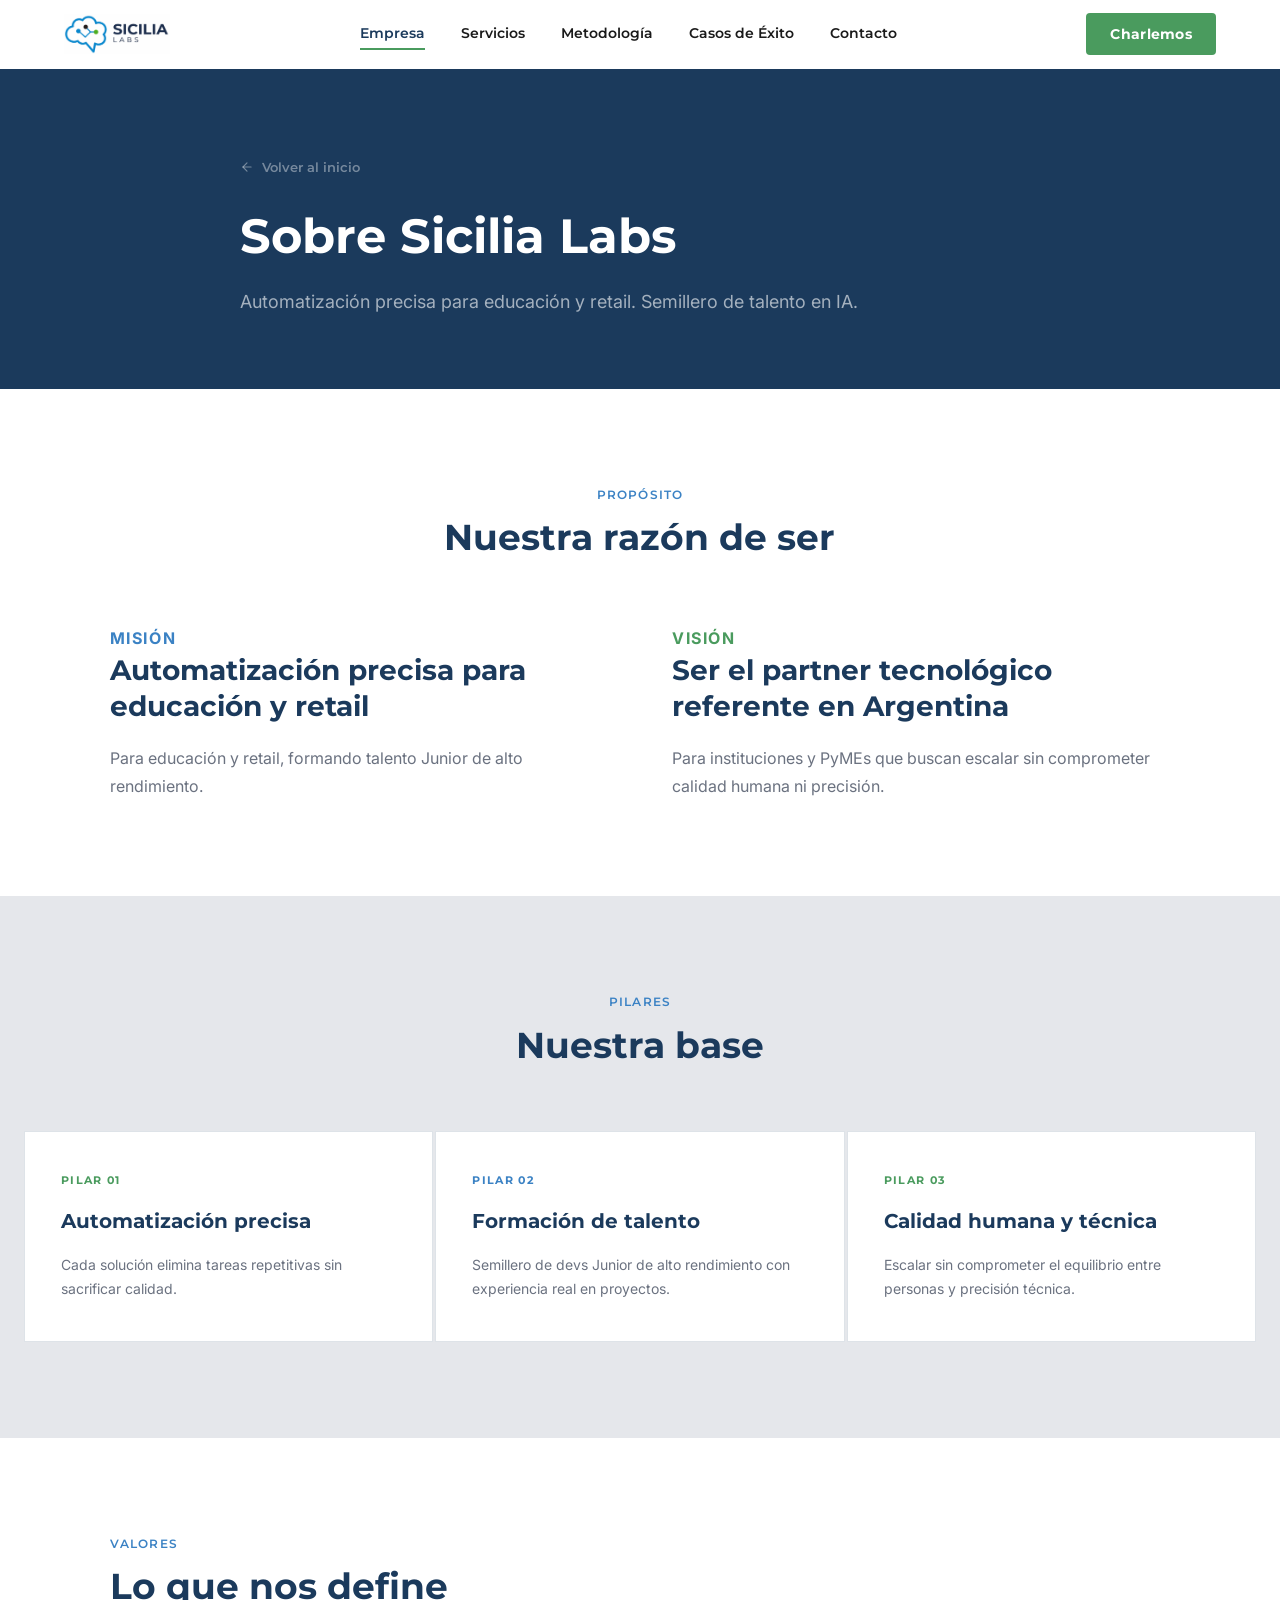
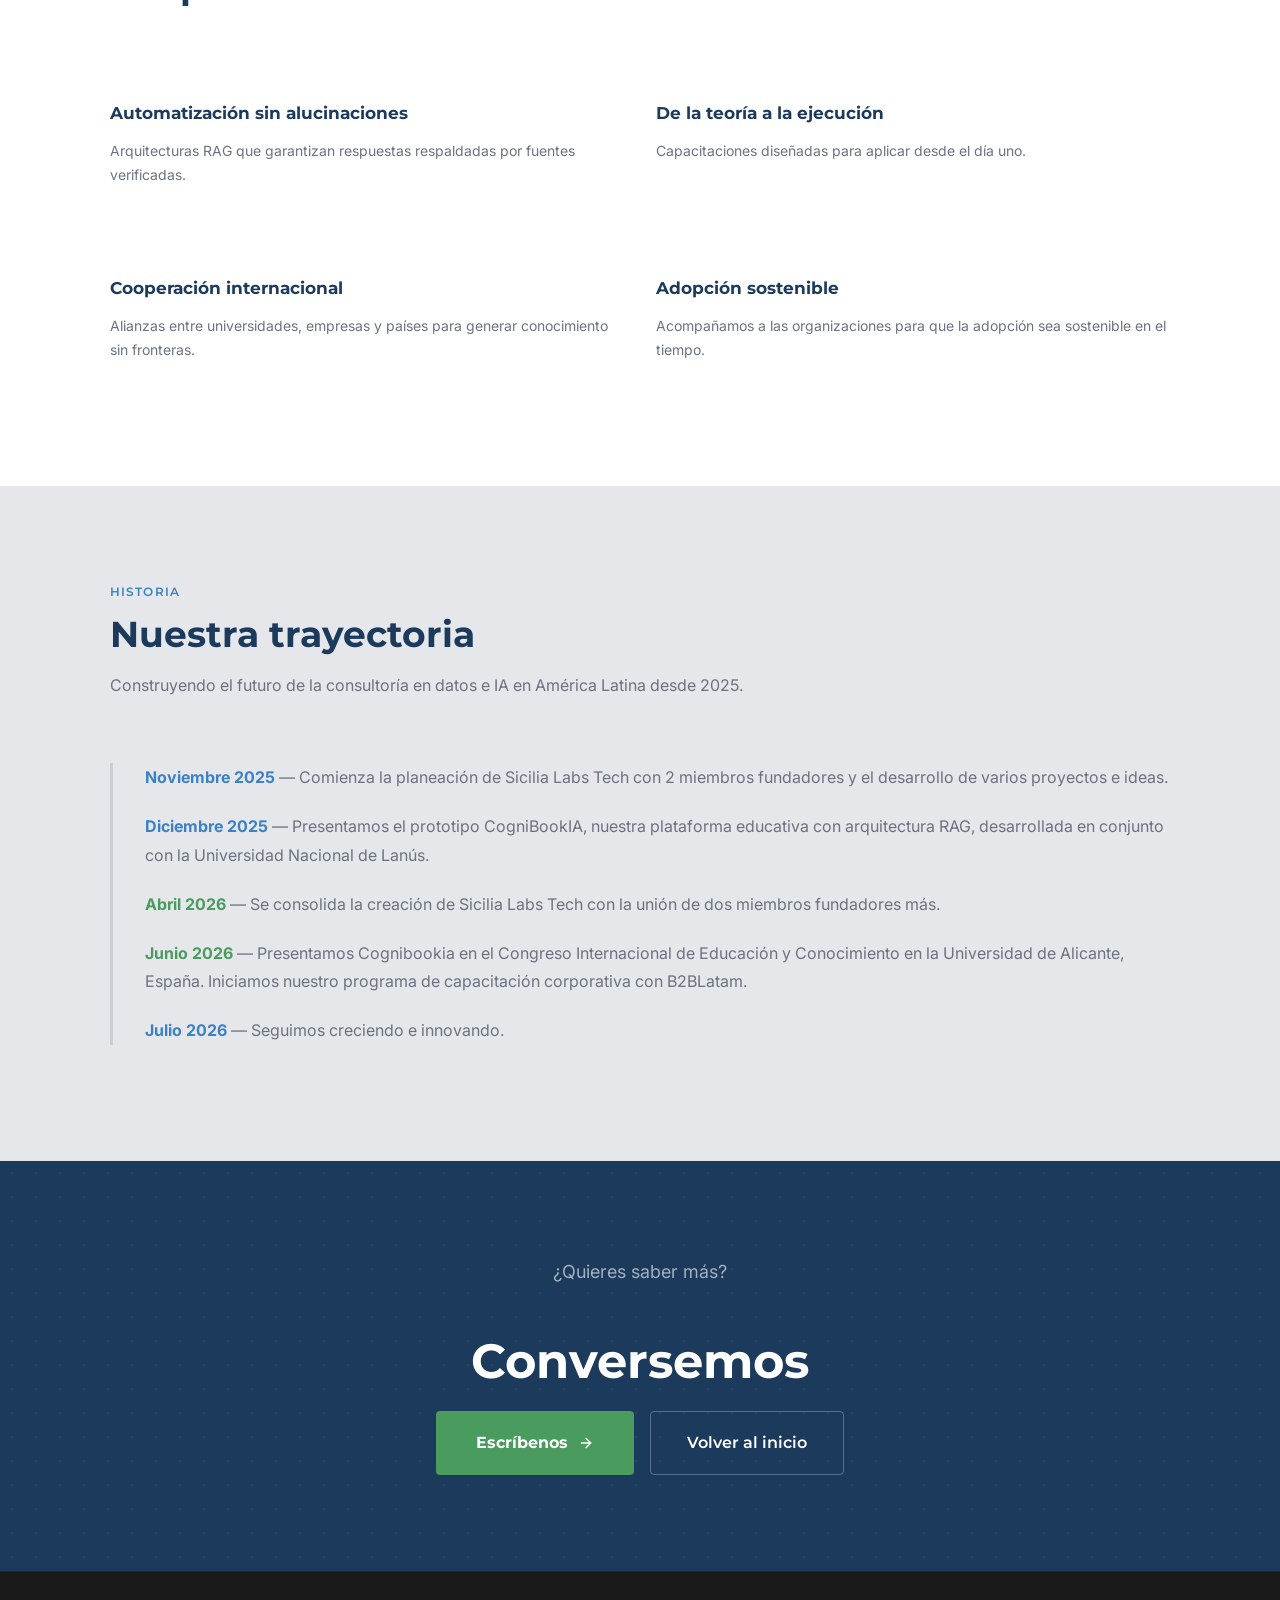
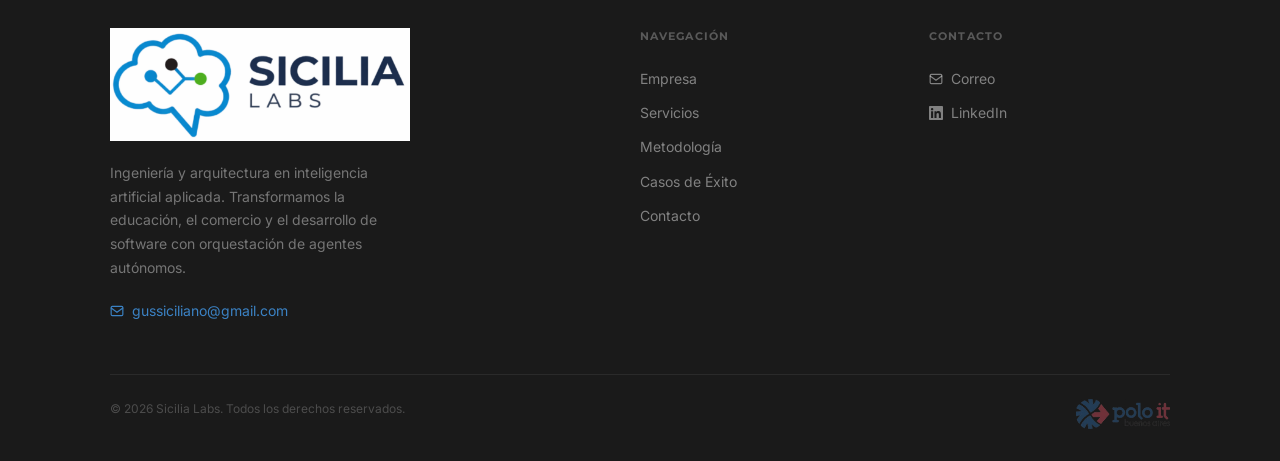
==== empresa.html @ 1af944ec "styles" ====
<!DOCTYPE html>
<html lang="es-MX">
<head>
  <meta charset="UTF-8">
  <meta name="viewport" content="width=device-width, initial-scale=1.0">
  <title>Empresa | Sicilia Labs</title>
  <meta name="description" content="Conoce a Sicilia Labs: misión, visión, pilares y trayectoria de una consultoría en inteligencia artificial enfocada en educación, retail y formación de talento.">
  <link rel="canonical" href="https://sicilialabs.tech/empresa.html">
  <link rel="icon" type="image/png" href="assets/img/favicon.png">

  <meta property="og:type" content="website">
  <meta property="og:title" content="Empresa | Sicilia Labs — Ingeniería y Arquitectura en IA">
  <meta property="og:description" content="Misión, visión, pilares y trayectoria de Sicilia Labs. Consultoría en IA para educación, retail y formación de talento.">
  <meta property="og:url" content="https://sicilialabs.tech/empresa.html">
  <meta property="og:site_name" content="Sicilia Labs">
  <meta name="twitter:card" content="summary_large_image">
  <meta name="twitter:title" content="Empresa | Sicilia Labs">
  <meta name="twitter:description" content="Misión, visión, pilares y trayectoria de Sicilia Labs. Consultoría en IA para educación, retail y formación de talento.">

  <script type="application/ld+json">
  {
    "@context": "https://schema.org",
    "@type": "Organization",
    "name": "Sicilia Labs",
    "url": "https://sicilialabs.tech/",
    "email": "gussiciliano@gmail.com",
    "description": "Ingeniería y arquitectura en inteligencia artificial. Soluciones RAG, automatización comercial y capacitación en IA.",
    "areaServed": "AR",
    "foundingDate": "2025"
  }
  </script>

  <link rel="preconnect" href="https://fonts.googleapis.com">
  <link rel="preconnect" href="https://fonts.gstatic.com" crossorigin>
  <link href="https://fonts.googleapis.com/css2?family=Inter:wght@400;500;600;700&family=Montserrat:wght@600;700&display=swap" rel="stylesheet">

  <link rel="stylesheet" href="assets/css/styles.css">
</head>
<body>

  <a href="#main-content" class="sr-only" style="position:absolute;left:-9999px;width:1px;height:1px;overflow:hidden;clip:rect(0,0,0,0);white-space:nowrap;">Saltar al contenido principal</a>

  <!-- Nav -->
  <nav class="nav" aria-label="Navegación principal">
    <div class="nav-inner">
      <a href="index.html" class="nav-logo" aria-label="Ir al inicio">
        <img src="assets/img/full-logo.png" alt="Sicilia Labs" width="180" height="55">
      </a>

      <div class="nav-links">
        <a href="empresa.html" class="nav-link active-page">Empresa</a>
        <a href="index.html#soluciones" class="nav-link">Servicios</a>
        <a href="index.html#metodologia" class="nav-link">Metodología</a>
        <a href="index.html#casos-de-exito" class="nav-link">Casos de Éxito</a>
        <a href="index.html#contacto" class="nav-link">Contacto</a>
      </div>

      <a href="mailto:gussiciliano@gmail.com" class="nav-cta">Charlemos</a>

      <button class="nav-hamburger" aria-label="Abrir menú de navegación" aria-expanded="false">
        <svg width="26" height="26" viewBox="0 0 24 24" fill="none" stroke="currentColor" stroke-width="2" stroke-linecap="round">
          <line x1="4" y1="7" x2="20" y2="7"></line>
          <line x1="4" y1="12" x2="20" y2="12"></line>
          <line x1="4" y1="17" x2="20" y2="17"></line>
        </svg>
      </button>
    </div>

    <div class="nav-mobile" role="menu">
      <a href="empresa.html" class="nav-link" role="menuitem">Empresa</a>
      <a href="index.html#soluciones" class="nav-link" role="menuitem">Servicios</a>
      <a href="index.html#metodologia" class="nav-link" role="menuitem">Metodología</a>
      <a href="index.html#casos-de-exito" class="nav-link" role="menuitem">Casos de Éxito</a>
      <a href="index.html#contacto" class="nav-link" role="menuitem">Contacto</a>
      <a href="mailto:gussiciliano@gmail.com" class="nav-cta">Charlemos</a>
    </div>
  </nav>

  <main id="main-content">

    <!-- Empresa Hero -->
    <section class="empresa-hero" aria-labelledby="empresa-title">
      <div class="empresa-hero-inner">
        <a href="index.html" class="empresa-back">
          <svg width="14" height="14" viewBox="0 0 24 24" fill="none" stroke="currentColor" stroke-width="2" stroke-linecap="round"><line x1="19" y1="12" x2="5" y2="12"/><polyline points="12 19 5 12 12 5"/></svg>
          Volver al inicio
        </a>
        <h1 id="empresa-title">Sobre Sicilia Labs</h1>
        <p>Automatización precisa para educación y retail. Semillero de talento en IA.</p>
      </div>
    </section>

    <!-- Misión y Visión -->
    <section class="section" aria-labelledby="mv-title">
      <div class="container">
        <div class="section-header center">
          <p class="section-title">Propósito</p>
          <h2 class="section-heading" id="mv-title">Nuestra razón de ser</h2>
        </div>
        <div class="mv-grid">
          <div>
            <p class="mv-label mission">Misión</p>
            <h2>Automatización precisa para educación y retail</h2>
            <p>Para educación y retail, formando talento Junior de alto rendimiento.</p>
          </div>
          <div>
            <p class="mv-label vision">Visión</p>
            <h2>Ser el partner tecnológico referente en Argentina</h2>
            <p>Para instituciones y PyMEs que buscan escalar sin comprometer calidad humana ni precisión.</p>
          </div>
        </div>
      </div>
    </section>

    <!-- Pilares -->
    <section class="section bg-gray" aria-labelledby="pilares-title">
      <div class="container">
        <div class="section-header center">
          <p class="section-title">Pilares</p>
          <h2 class="section-heading" id="pilares-title">Nuestra base</h2>
        </div>
      </div>
      <div class="pilares-grid">
        <article class="pilar-card">
          <span class="pilar-num" style="color:var(--green);">Pilar 01</span>
          <h3>Automatización precisa</h3>
          <p>Cada solución elimina tareas repetitivas sin sacrificar calidad.</p>
        </article>
        <article class="pilar-card">
          <span class="pilar-num" style="color:var(--light);">Pilar 02</span>
          <h3>Formación de talento</h3>
          <p>Semillero de devs Junior de alto rendimiento con experiencia real en proyectos.</p>
        </article>
        <article class="pilar-card">
          <span class="pilar-num" style="color:var(--green);">Pilar 03</span>
          <h3>Calidad humana y técnica</h3>
          <p>Escalar sin comprometer el equilibrio entre personas y precisión técnica.</p>
        </article>
      </div>
    </section>

    <!-- Valores -->
    <section class="section" aria-labelledby="valores-title">
      <div class="container">
        <div class="section-header">
          <p class="section-title">Valores</p>
          <h2 class="section-heading" id="valores-title">Lo que nos define</h2>
        </div>
        <div class="valores-grid">
          <div class="valor-item">
            <h3>Automatización sin alucinaciones</h3>
            <p>Arquitecturas RAG que garantizan respuestas respaldadas por fuentes verificadas.</p>
          </div>
          <div class="valor-item">
            <h3>De la teoría a la ejecución</h3>
            <p>Capacitaciones diseñadas para aplicar desde el día uno.</p>
          </div>
          <div class="valor-item">
            <h3>Cooperación internacional</h3>
            <p>Alianzas entre universidades, empresas y países para generar conocimiento sin fronteras.</p>
          </div>
          <div class="valor-item">
            <h3>Adopción sostenible</h3>
            <p>Acompañamos a las organizaciones para que la adopción sea sostenible en el tiempo.</p>
          </div>
        </div>
      </div>
    </section>

    <!-- Historia -->
    <section class="section bg-gray" aria-labelledby="historia-title">
      <div class="container">
        <div class="section-header">
          <p class="section-title">Historia</p>
          <h2 class="section-heading" id="historia-title">Nuestra trayectoria</h2>
          <p class="section-sub">Construyendo el futuro de la consultoría en datos e IA en América Latina desde 2025.</p>
        </div>
        <div class="historia-timeline">
          <p><strong style="color:var(--light);">Noviembre 2025</strong> — Comienza la planeación de Sicilia Labs Tech con 2 miembros fundadores y el desarrollo de varios proyectos e ideas.</p>
          <p><strong style="color:var(--light);">Diciembre 2025</strong> — Presentamos el prototipo CogniBookIA, nuestra plataforma educativa con arquitectura RAG, desarrollada en conjunto con la Universidad Nacional de Lanús.</p>
          <p><strong style="color:var(--green);">Abril 2026</strong> — Se consolida la creación de Sicilia Labs Tech con la unión de dos miembros fundadores más.</p>
          <p><strong style="color:var(--green);">Junio 2026</strong> — Presentamos Cognibookia en el Congreso Internacional de Educación y Conocimiento en la Universidad de Alicante, España. Iniciamos nuestro programa de capacitación corporativa con B2BLatam.</p>
          <p><strong style="color:var(--light);">Julio 2026</strong> — Seguimos creciendo e innovando.</p>
        </div>
      </div>
    </section>

    <!-- Empresa CTA -->
    <section class="final-cta" aria-labelledby="empresa-cta-title">
      <div class="final-cta-inner">
        <p>¿Quieres saber más?</p>
        <h2 id="empresa-cta-title">Conversemos</h2>
        <div class="cta-actions">
          <a href="mailto:gussiciliano@gmail.com" class="btn-primary">
            Escríbenos
            <svg width="16" height="16" viewBox="0 0 24 24" fill="none" stroke="currentColor" stroke-width="2" stroke-linecap="round"><line x1="5" y1="12" x2="19" y2="12"/><polyline points="12 5 19 12 12 19"/></svg>
          </a>
          <a href="index.html" class="btn-outline">Volver al inicio</a>
        </div>
      </div>
    </section>

  </main>

  <!-- Footer -->
  <footer class="footer" aria-label="Pie de página">
    <div class="container">
      <div class="footer-grid">
        <div class="footer-brand">
          <div class="logo-wrap">
            <img src="assets/img/full-logo.png" alt="Sicilia Labs" width="180" height="55">
          </div>
          <p>Ingeniería y arquitectura en inteligencia artificial aplicada. Transformamos la educación, el comercio y el desarrollo de software con orquestación de agentes autónomos.</p>
          <a href="mailto:gussiciliano@gmail.com" class="footer-email">
            <svg width="14" height="14" viewBox="0 0 24 24" fill="none" stroke="currentColor" stroke-width="2" stroke-linecap="round"><rect x="2" y="4" width="20" height="16" rx="2"/><path d="M22 7l-10 7L2 7"/></svg>
            gussiciliano@gmail.com
          </a>
        </div>
        <div class="footer-col">
          <p class="footer-col-title">Navegación</p>
          <a href="empresa.html">Empresa</a>
          <a href="index.html#soluciones">Servicios</a>
          <a href="index.html#metodologia">Metodología</a>
          <a href="index.html#casos-de-exito">Casos de Éxito</a>
          <a href="index.html#contacto">Contacto</a>
        </div>
        <div class="footer-col">
          <p class="footer-col-title">Contacto</p>
          <a href="mailto:gussiciliano@gmail.com">
            <svg width="14" height="14" viewBox="0 0 24 24" fill="none" stroke="currentColor" stroke-width="2" stroke-linecap="round"><rect x="2" y="4" width="20" height="16" rx="2"/><path d="M22 7l-10 7L2 7"/></svg>
            Correo
          </a>
          <a href="https://www.linkedin.com/in/gustavo-hernan-siciliano/" aria-label="LinkedIn de Sicilia Labs" target="_blank" rel="noopener noreferrer">
            <svg width="14" height="14" viewBox="0 0 24 24" fill="currentColor"><path d="M20.447 20.452h-3.554v-5.569c0-1.328-.027-3.037-1.852-3.037-1.853 0-2.136 1.445-2.136 2.939v5.667H9.351V9h3.414v1.561h.046c.477-.9 1.637-1.85 3.37-1.85 3.601 0 4.267 2.37 4.267 5.455v6.286zM5.337 7.433a2.062 2.062 0 01-2.063-2.065 2.064 2.064 0 112.063 2.065zm1.782 13.019H3.555V9h3.564v11.452zM22.225 0H1.771C.792 0 0 .774 0 1.729v20.542C0 23.227.792 24 1.771 24h20.451C23.2 24 24 23.227 24 22.271V1.729C24 .774 23.2 0 22.222 0h.003z"/></svg>
            LinkedIn
          </a>
        </div>
      </div>
      <div class="footer-bottom">
        <p>&copy; 2026 Sicilia Labs. Todos los derechos reservados.</p>
        <img src="assets/img/Logo del Polo IT trasparencia.avif" alt="Polo IT" height="30" class="footer-polo-logo">
      </div>
    </div>
  </footer>

  <script src="assets/js/main.js"></script>
</body>
</html>
---- assets/css/styles.css ----
:root {
  --dark: #1B3A5C;
  --light: #3B82C4;
  --green: #4A9B5E;
  --black: #1A1A1A;
  --white: #FFFFFF;
  --gray: #E5E7EB;
  --muted: #6B7280;
  --border: rgba(27, 58, 92, 0.14);
  --font-heading: 'Montserrat', 'Helvetica Neue', Arial, sans-serif;
  --font-body: 'Inter', 'Helvetica Neue', Arial, sans-serif;
}

*, *::before, *::after { box-sizing: border-box; margin: 0; padding: 0; }

html { scroll-behavior: smooth; scroll-padding-top: 72px; }

body {
  font-family: var(--font-body);
  color: var(--black);
  background: var(--white);
  line-height: 1.6;
  -webkit-font-smoothing: antialiased;
}

img { max-width: 100%; height: auto; display: block; }
a { color: inherit; text-decoration: none; }
button { font-family: inherit; cursor: pointer; }
ul { list-style: none; }

.container {
  width: 90%;
  max-width: 1200px;
  margin: 0 auto;
  padding: 0 24px;
}

.section-title {
  font-family: var(--font-heading);
  font-weight: 600;
  font-size: 12px;
  letter-spacing: 0.1em;
  text-transform: uppercase;
  color: var(--light);
  margin-bottom: 12px;
}

.section-heading {
  font-family: var(--font-heading);
  font-weight: 700;
  font-size: clamp(24px, 4vw, 36px);
  color: var(--dark);
  line-height: 1.2;
  margin: 0;
}

.section-sub {
  font-family: var(--font-body);
  font-size: 16px;
  line-height: 1.7;
  color: var(--muted);
  max-width: 640px;
  margin-top: 16px;
}

.bg-gray { background: var(--gray); }
.bg-dark { background: var(--dark); }

/* Nav */
.nav {
  position: sticky;
  top: 0;
  z-index: 100;
  background: var(--white);
  border-bottom: 1px solid transparent;
  transition: border-color 0.2s;
}
.nav.scrolled { border-bottom-color: var(--border); }
.nav-inner {
  max-width: 1200px;
  margin: 0 auto;
  padding: 0 24px;
  display: flex;
  align-items: center;
  justify-content: space-between;
  height: 68px;
}
.nav-logo {
  background: none;
  border: none;
  cursor: pointer;
  padding: 0;
}
.nav-logo img { height: 40px; width: auto; }
.nav-links { display: flex; align-items: center; gap: 36px; }
.nav-links .nav-link {
  font-family: var(--font-heading);
  font-weight: 600;
  font-size: 14px;
  color: var(--black);
  padding: 4px 0;
  border-bottom: 2px solid transparent;
  transition: color 0.15s;
}
.nav-links .nav-link:hover { color: var(--dark); }
.nav-links .nav-link.active-page { border-bottom-color: var(--green); color: var(--dark); }
.nav-cta {
  background: var(--green);
  color: var(--white);
  border: none;
  font-family: var(--font-heading);
  font-weight: 700;
  font-size: 14px;
  padding: 10px 24px;
  cursor: pointer;
  border-radius: 4px;
  letter-spacing: 0.02em;
  transition: background 0.15s;
}
.nav-cta:hover { background: #3d8450; }
.nav-hamburger {
  display: none;
  background: none;
  border: none;
  cursor: pointer;
  color: var(--black);
  padding: 4px;
}
.nav-mobile {
  display: none;
  border-top: 1px solid var(--border);
  padding: 16px 24px 24px;
  flex-direction: column;
  gap: 4px;
}
.nav-mobile.open { display: flex; }
.nav-mobile .nav-link {
  font-family: var(--font-heading);
  font-weight: 600;
  font-size: 15px;
  color: var(--black);
  padding: 12px 8px;
  display: block;
}
.nav-mobile .nav-link.active-page { color: var(--green); }
.nav-mobile .nav-cta { margin-top: 8px; text-align: center; }

/* Hero */
.hero {
  background: var(--dark);
  min-height: 92vh;
  display: flex;
  align-items: center;
  position: relative;
  overflow: hidden;
}
.hero::before {
  content: '';
  position: absolute;
  inset: 0;
  background-image: radial-gradient(circle, rgba(255,255,255,0.06) 1px, transparent 1px);
  background-size: 28px 28px;
  pointer-events: none;
}
.hero-inner {
  max-width: 1200px;
  margin: 0 auto;
  padding: 80px 24px;
  width: 100%;
}
.hero-grid {
  display: grid;
  grid-template-columns: 1fr 1fr;
  gap: 64px;
  align-items: center;
}
.hero-badge {
  display: inline-flex;
  align-items: center;
  gap: 8px;
  background: rgba(74, 155, 94, 0.15);
  border: 1px solid rgba(74, 155, 94, 0.3);
  border-radius: 4px;
  padding: 6px 14px;
  margin-bottom: 28px;
}
.hero-badge-dot {
  width: 7px;
  height: 7px;
  border-radius: 50%;
  background: var(--green);
  display: inline-block;
  flex-shrink: 0;
}
.hero-badge-text {
  font-family: var(--font-heading);
  font-weight: 600;
  font-size: 12px;
  color: var(--green);
  letter-spacing: 0.08em;
  text-transform: uppercase;
}
.hero h1 {
  font-family: var(--font-heading);
  font-weight: 700;
  font-size: clamp(32px, 5vw, 52px);
  line-height: 1.1;
  color: var(--white);
  margin: 0 0 24px;
}
.hero h1 span { color: var(--light); }
.hero p {
  font-family: var(--font-body);
  font-size: 18px;
  line-height: 1.65;
  color: rgba(255, 255, 255, 0.7);
  margin: 0 0 40px;
  max-width: 480px;
}
.hero-actions { display: flex; gap: 16px; flex-wrap: wrap; }
.hero-actions .btn-primary {
  background: var(--green);
  color: var(--white);
  border: none;
  font-family: var(--font-heading);
  font-weight: 700;
  font-size: 16px;
  padding: 16px 36px;
  border-radius: 4px;
  display: inline-flex;
  align-items: center;
  gap: 10px;
  transition: background 0.15s;
}
.hero-actions .btn-primary:hover { background: #3d8450; }
.hero-actions .btn-secondary {
  background: transparent;
  color: var(--white);
  border: 1px solid rgba(255, 255, 255, 0.3);
  font-family: var(--font-heading);
  font-weight: 600;
  font-size: 16px;
  padding: 16px 36px;
  border-radius: 4px;
  transition: border-color 0.15s;
}
.hero-actions .btn-secondary:hover { border-color: var(--light); }
.hero-pillars {
  display: flex;
  gap: 32px;
  margin-top: 56px;
  flex-wrap: wrap;
}
.hero-pillar {
  display: flex;
  align-items: center;
  gap: 8px;
}
.hero-pillar-dot {
  width: 6px;
  height: 6px;
  border-radius: 50%;
  background: var(--light);
  display: inline-block;
  flex-shrink: 0;
}
.hero-pillar span {
  font-family: var(--font-body);
  font-size: 13px;
  color: rgba(255, 255, 255, 0.5);
}
.hero-visual { display: flex; justify-content: center; }

/* Clients */
.clients {
  padding: 48px 24px;
  border-bottom: 1px solid var(--border);
}
.clients-label {
  font-family: var(--font-heading);
  font-weight: 600;
  font-size: 11px;
  letter-spacing: 0.12em;
  text-transform: uppercase;
  color: var(--muted);
  text-align: center;
  margin-bottom: 32px;
}
.clients-list {
  display: flex;
  justify-content: center;
  align-items: center;
  gap: clamp(16px, 4vw, 64px);
  flex-wrap: wrap;
}
.client-item {
  display: flex;
  align-items: center;
  justify-content: center;
  width: 160px;
  height: 64px;
  background: var(--dark);
  border: 1px solid rgba(255,255,255,0.1);
  border-radius: 6px;
  transition: opacity 0.2s;
}
.client-item img {
  max-width: 120px;
  max-height: 44px;
  width: auto;
  height: auto;
  display: block;
  object-fit: contain;
}
.clients-note {
  text-align: center;
  margin-top: 16px;
  font-family: var(--font-body);
  font-size: 11px;
  color: var(--muted);
  opacity: 0.6;
}

/* Section base */
.section { padding: 96px 24px; }
.section-header { margin-bottom: 64px; }
.section-header.center { text-align: center; }

/* Solutions */
.solutions-grid {
  display: grid;
  grid-template-columns: repeat(3, 1fr);
  gap: 2px;
}
.solution-card {
  background: var(--white);
  border: 1px solid var(--border);
  padding: 40px 36px;
  transition: border-color 0.2s;
}
.solution-card:hover { border-color: var(--light); }
.solution-card-header {
  display: flex;
  justify-content: space-between;
  align-items: flex-start;
  margin-bottom: 28px;
}
.solution-icon {
  width: 52px;
  height: 52px;
  border-radius: 4px;
  display: flex;
  align-items: center;
  justify-content: center;
}
.solution-tag {
  font-family: var(--font-body);
  font-weight: 500;
  font-size: 11px;
  letter-spacing: 0.08em;
  text-transform: uppercase;
  padding: 4px 10px;
  border: 1px solid var(--border);
  border-radius: 3px;
}
.solution-card h3 {
  font-family: var(--font-heading);
  font-weight: 700;
  font-size: 20px;
  color: var(--dark);
  margin: 0 0 28px;
}
.solution-row { margin-bottom: 20px; }
.solution-row-label {
  font-family: var(--font-heading);
  font-weight: 600;
  font-size: 11px;
  letter-spacing: 0.1em;
  text-transform: uppercase;
  margin: 0 0 6px;
}
.solution-row-text {
  font-family: var(--font-body);
  font-size: 14px;
  line-height: 1.65;
  color: var(--black);
  margin: 0;
}

/* Methodology - Timeline Dark */
.methodology-section {
  background: var(--gray);
  padding: 96px 24px;
  position: relative;
  overflow: hidden;
}
.methodology-container {
  position: relative;
}
.timeline-track {
  position: absolute;
  top: 56px;
  left: 15%;
  right: 15%;
  height: 2px;
  background: linear-gradient(90deg, var(--green), var(--light), var(--green));
  opacity: 0.3;
  pointer-events: none;
  z-index: 0;
}
.methodology-grid {
  display: grid;
  grid-template-columns: repeat(4, 1fr);
  gap: 20px;
  position: relative;
  z-index: 1;
}
.method-step {
  text-align: center;
  padding: 0 16px;
  opacity: 0;
  transform: translateY(18px);
  transition: opacity 0.45s, transform 0.45s;
}
.method-step.visible { opacity: 1; transform: translateY(0); }
.method-step-icon-wrap {
  width: 72px;
  height: 72px;
  margin: 0 auto 24px;
  background: var(--white);
  border: 1px solid var(--border);
  border-radius: 16px;
  display: flex;
  align-items: center;
  justify-content: center;
  position: relative;
  z-index: 2;
  transition: border-color 0.3s, box-shadow 0.3s;
}
.method-step:hover .method-step-icon-wrap {
  border-color: var(--green);
  box-shadow: 0 0 0 3px rgba(74,155,94,0.12);
}
.method-step-icon-wrap svg {
  width: 30px;
  height: 30px;
  color: var(--green);
}
.method-step-label {
  display: block;
  font-family: var(--font-heading);
  font-weight: 700;
  font-size: 11px;
  letter-spacing: 0.12em;
  color: var(--light);
  margin-bottom: 12px;
}
.method-step h3 {
  font-family: var(--font-heading);
  font-weight: 700;
  font-size: 18px;
  color: var(--dark);
  margin: 0 0 12px;
}
.method-step p {
  font-family: var(--font-body);
  font-size: 14px;
  line-height: 1.7;
  color: var(--muted);
  margin: 0 auto;
  max-width: 260px;
}

/* Metrics */
.metrics-header { text-align: center; margin-bottom: 60px; }
.metrics-header .section-heading { color: var(--white); }
.metrics-grid {
  display: grid;
  grid-template-columns: repeat(4, 1fr);
  background: rgba(255, 255, 255, 0.07);
}
.metric-card {
  background: var(--dark);
  padding: 48px 32px;
  text-align: center;
}
.metric-card:not(:last-child) { border-right: 1px solid rgba(255, 255, 255, 0.1); }
.metric-value {
  font-family: var(--font-heading);
  font-weight: 700;
  font-size: 52px;
  color: var(--white);
  line-height: 1;
}
.metric-label {
  font-family: var(--font-body);
  font-size: 14px;
  color: rgba(255, 255, 255, 0.5);
  margin-top: 10px;
}
.metric-desc {
  font-family: var(--font-body);
  font-size: 13px;
  line-height: 1.6;
  color: rgba(255, 255, 255, 0.65);
  margin-top: 8px;
}
.metric-pending {
  font-family: var(--font-body);
  font-size: 10px;
  color: var(--light);
  opacity: 0.5;
  margin-top: 6px;
  letter-spacing: 0.05em;
}

/* Tech Stack */
.tech-grid {
  display: grid;
  grid-template-columns: repeat(4, 1fr);
  gap: 16px;
}
.tech-item {
  background: var(--white);
  border: 1px solid var(--border);
  padding: 22px 20px;
  border-radius: 4px;
  display: flex;
  align-items: center;
  gap: 14px;
  transition: border-color 0.2s;
}
.tech-item:hover { border-color: var(--light); }
.tech-item span {
  font-family: var(--font-heading);
  font-weight: 600;
  font-size: 13px;
  color: var(--dark);
}

/* Awards */
.award-card {
  background: var(--white);
  border: 1px solid var(--border);
  padding: 36px;
  max-width: 640px;
  margin: 0 auto;
  display: flex;
  flex-direction: column;
  align-items: flex-start;
  gap: 16px;
  transition: border-color 0.2s;
}
.award-card:hover { border-color: var(--light); }
.award-icon {
  width: 52px;
  height: 52px;
  border-radius: 4px;
  display: flex;
  align-items: center;
  justify-content: center;
  margin-bottom: 4px;
}
.award-badge {
  font-family: var(--font-heading);
  font-weight: 600;
  font-size: 13px;
  color: var(--light);
}
.award-card h3 {
  font-family: var(--font-heading);
  font-weight: 700;
  font-size: 20px;
  color: var(--light);
  line-height: 1.3;
  margin: 0;
}
.award-card p {
  font-family: var(--font-body);
  font-size: 14px;
  line-height: 1.7;
  color: var(--muted);
  margin: 0;
}
.award-card .btn-primary {
  display: inline-flex;
  align-items: center;
  gap: 10px;
  background: var(--light);
  color: var(--white);
  font-family: var(--font-heading);
  font-weight: 700;
  font-size: 14px;
  padding: 14px 28px;
  border-radius: 4px;
  transition: background 0.15s;
}
.award-card .btn-primary:hover { background: #2e6da4; }
.btn-blue { background: var(--light); }
.btn-blue:hover { background: #2e6da4; }

/* Casos de Éxito */
.casos-grid {
  display: grid;
  grid-template-columns: 1fr 1fr;
  gap: 28px;
  max-width: 960px;
  margin: 0 auto;
}
.caso-card {
  background: var(--white);
  border: 1px solid var(--border);
  padding: 36px;
  text-align: left;
}
.caso-tags {
  display: flex;
  flex-wrap: wrap;
  gap: 8px;
  margin-bottom: 20px;
}
.caso-tag {
  font-family: var(--font-body);
  font-weight: 500;
  font-size: 11px;
  letter-spacing: 0.06em;
  text-transform: uppercase;
  padding: 4px 10px;
  border-radius: 3px;
}
.caso-card h3 {
  font-family: var(--font-heading);
  font-weight: 700;
  font-size: 19px;
  color: var(--dark);
  line-height: 1.3;
  margin: 0 0 12px;
}
.caso-client {
  font-family: var(--font-body);
  font-size: 13px;
  color: var(--muted);
  margin: 0 0 20px;
}
.caso-client strong { color: var(--dark); }
.caso-body-short ul {
  display: flex;
  flex-direction: column;
  gap: 8px;
}
.caso-body-short li {
  font-family: var(--font-body);
  font-size: 14px;
  line-height: 1.6;
  color: var(--black);
  padding-left: 18px;
  position: relative;
}
.caso-body-short li::before {
  content: "→";
  position: absolute;
  left: 0;
  color: var(--light);
  font-weight: 600;
}
.caso-body-full {
  display: none;
  margin-top: 16px;
}
.caso-body-full p {
  font-family: var(--font-body);
  font-size: 14px;
  line-height: 1.75;
  color: var(--black);
  margin: 0 0 14px;
}
.caso-body-full p:last-child { margin-bottom: 0; }
.caso-card.expanded .caso-body-full { display: block; }
.caso-toggle {
  font-family: var(--font-heading);
  font-weight: 600;
  font-size: 12px;
  letter-spacing: 0.06em;
  text-transform: uppercase;
  color: var(--light);
  background: none;
  border: none;
  padding: 0;
  margin-top: 20px;
  cursor: pointer;
  transition: color 0.2s;
}
.caso-toggle:hover { color: var(--dark); }

/* Team */
.team-grid {
  display: grid;
  grid-template-columns: 1fr 1fr;
  gap: 28px;
  max-width: 760px;
}
.team-card {
  border: 1px solid var(--border);
  padding: 36px;
}
.team-avatar {
  width: 68px;
  height: 68px;
  border-radius: 50%;
  background: var(--gray);
  border: 1px solid var(--border);
  display: flex;
  align-items: center;
  justify-content: center;
  margin-bottom: 20px;
}
.team-card h3 {
  font-family: var(--font-heading);
  font-weight: 700;
  font-size: 20px;
  color: var(--dark);
  margin: 0 0 4px;
}
.team-role {
  font-family: var(--font-heading);
  font-weight: 600;
  font-size: 13px;
  color: var(--light);
  margin: 0 0 16px;
}
.team-bio {
  font-family: var(--font-body);
  font-size: 14px;
  line-height: 1.7;
  color: var(--muted);
  margin: 0 0 20px;
}
.team-link {
  display: inline-flex;
  align-items: center;
  gap: 8px;
  font-family: var(--font-heading);
  font-weight: 600;
  font-size: 13px;
  color: var(--dark);
  transition: color 0.15s;
}
.team-link:hover { color: var(--light); }
.team-placeholder {
  border: 1px dashed rgba(47, 93, 140, 0.18);
  padding: 36px;
  display: flex;
  flex-direction: column;
  align-items: center;
  justify-content: center;
  text-align: center;
}

/* Final CTA */
.final-cta {
  background: var(--dark);
  padding: 96px 24px;
  text-align: center;
  position: relative;
  overflow: hidden;
}
.final-cta::before {
  content: '';
  position: absolute;
  inset: 0;
  background-image: radial-gradient(circle, rgba(255,255,255,0.05) 1px, transparent 1px);
  background-size: 24px 24px;
  pointer-events: none;
}
.final-cta-inner {
  max-width: 680px;
  margin: 0 auto;
  position: relative;
}
.final-cta p {
  font-family: var(--font-body);
  font-size: 18px;
  line-height: 1.65;
  color: rgba(255, 255, 255, 0.6);
  margin: 0 0 48px;
}
.final-cta h2 {
  font-family: var(--font-heading);
  font-weight: 700;
  font-size: clamp(28px, 5vw, 48px);
  color: var(--white);
  line-height: 1.1;
  margin: 0 0 24px;
}
.cta-actions {
  display: flex;
  justify-content: center;
  gap: 16px;
  flex-wrap: wrap;
}
.cta-actions .btn-primary {
  display: inline-flex;
  align-items: center;
  gap: 10px;
  background: var(--green);
  color: var(--white);
  font-family: var(--font-heading);
  font-weight: 700;
  font-size: 16px;
  padding: 18px 40px;
  border-radius: 4px;
  transition: background 0.15s;
}
.cta-actions .btn-primary:hover { background: #3d8450; }
.cta-actions .btn-outline {
  display: inline-flex;
  align-items: center;
  gap: 10px;
  background: transparent;
  color: var(--white);
  font-family: var(--font-heading);
  font-weight: 600;
  font-size: 16px;
  padding: 18px 36px;
  border-radius: 4px;
  border: 1px solid rgba(255, 255, 255, 0.28);
  transition: border-color 0.15s;
}
.cta-actions .btn-outline:hover { border-color: var(--light); }

/* Footer */
.footer {
  background: var(--black);
  padding: 56px 24px 32px;
  border-top: 1px solid rgba(255, 255, 255, 0.06);
}
.footer-grid {
  display: grid;
  grid-template-columns: 2fr 1fr 1fr;
  gap: 48px;
  margin-bottom: 48px;
}
.footer-brand .logo-wrap {
  display: block;
  margin-bottom: 20px;
  max-width: 300px;
}
.footer-brand img {
  width: 100%;
  height: auto;
  display: block;
}
.footer-brand p {
  font-family: var(--font-body);
  font-size: 14px;
  line-height: 1.7;
  color: rgba(255, 255, 255, 0.4);
  max-width: 300px;
  margin: 0 0 20px;
}
.footer-email {
  font-family: var(--font-body);
  font-size: 14px;
  color: var(--light);
  display: inline-flex;
  align-items: center;
  gap: 8px;
}
.footer-col-title {
  font-family: var(--font-heading);
  font-weight: 700;
  font-size: 11px;
  letter-spacing: 0.1em;
  text-transform: uppercase;
  color: rgba(255, 255, 255, 0.28);
  margin-bottom: 16px;
}
.footer-col button {
  display: block;
  background: none;
  border: none;
  cursor: pointer;
  font-family: var(--font-body);
  font-size: 14px;
  color: rgba(255, 255, 255, 0.45);
  padding: 6px 0;
  transition: color 0.15s;
  text-align: left;
}
.footer-col button:hover { color: var(--white); }
.footer-col a {
  display: flex;
  align-items: center;
  gap: 8px;
  font-family: var(--font-body);
  font-size: 14px;
  color: rgba(255, 255, 255, 0.45);
  text-decoration: none;
  padding: 6px 0;
  transition: color 0.15s;
}
.footer-col a:hover { color: var(--light); }
.footer-bottom {
  border-top: 1px solid rgba(255, 255, 255, 0.07);
  padding-top: 24px;
  display: flex;
  justify-content: space-between;
  flex-wrap: wrap;
  gap: 12px;
}
.footer-bottom p {
  font-family: var(--font-body);
  font-size: 12px;
  color: rgba(255, 255, 255, 0.22);
  margin: 0;
}
.footer-polo-logo {
  height: 30px;
  width: auto;
  opacity: 0.45;
  transition: opacity 0.2s;
}
.footer-polo-logo:hover {
  opacity: 0.8;
}

/* Empresa Page */
.empresa-hero {
  background: var(--dark);
  padding: 88px 24px 72px;
}
.empresa-hero-inner { max-width: 800px; margin: 0 auto; }
.empresa-back {
  background: none;
  border: none;
  cursor: pointer;
  display: flex;
  align-items: center;
  gap: 8px;
  font-family: var(--font-heading);
  font-weight: 600;
  font-size: 13px;
  color: rgba(255, 255, 255, 0.4);
  margin-bottom: 32px;
  transition: color 0.15s;
}
.empresa-back:hover { color: var(--light); }
.empresa-hero h1 {
  font-family: var(--font-heading);
  font-weight: 700;
  font-size: clamp(28px, 5vw, 48px);
  color: var(--white);
  line-height: 1.1;
  margin: 0 0 24px;
}
.empresa-hero p {
  font-family: var(--font-body);
  font-size: 18px;
  line-height: 1.7;
  color: rgba(255, 255, 255, 0.6);
  margin: 0;
}
.mv-grid {
  display: grid;
  grid-template-columns: 1fr 1fr;
  gap: 64px;
}
.mv-label {
  font-family: var(--font-heading);
  font-weight: 700;
  font-size: 11px;
  letter-spacing: 0.1em;
  text-transform: uppercase;
  margin-bottom: 20px;
}
.mv-label.mission { color: var(--light); }
.mv-label.vision { color: var(--green); }
.mv-grid h2 {
  font-family: var(--font-heading);
  font-weight: 700;
  font-size: clamp(20px, 3vw, 28px);
  color: var(--dark);
  margin: 0 0 20px;
  line-height: 1.3;
}
.mv-grid p {
  font-family: var(--font-body);
  font-size: 16px;
  line-height: 1.75;
  color: var(--muted);
  margin: 0;
}
.pilares-grid {
  display: grid;
  grid-template-columns: repeat(3, 1fr);
  gap: 2px;
}
.pilar-card {
  background: var(--white);
  border: 1px solid var(--border);
  padding: 40px 36px;
}
.pilar-num {
  font-family: var(--font-heading);
  font-weight: 700;
  font-size: 11px;
  letter-spacing: 0.12em;
  text-transform: uppercase;
  display: block;
  margin-bottom: 16px;
}
.pilar-card h3 {
  font-family: var(--font-heading);
  font-weight: 700;
  font-size: 20px;
  color: var(--dark);
  margin: 0 0 16px;
}
.pilar-card p {
  font-family: var(--font-body);
  font-size: 14px;
  line-height: 1.7;
  color: var(--muted);
  margin: 0;
}
.valores-grid {
  display: grid;
  grid-template-columns: 1fr 1fr;
  gap: 32px;
}
.valor-item {
  padding: 28px 0;
}
.valor-item h3 {
  font-family: var(--font-heading);
  font-weight: 700;
  font-size: 17px;
  color: var(--dark);
  margin: 0 0 12px;
}
.valor-item p {
  font-family: var(--font-body);
  font-size: 14px;
  line-height: 1.7;
  color: var(--muted);
  margin: 0;
}
.historia-timeline {
  border-left: 3px solid var(--border);
  padding-left: 32px;
}
.historia-timeline p {
  font-family: var(--font-body);
  font-size: 16px;
  line-height: 1.8;
  color: var(--muted);
  margin: 0 0 20px;
}

/* Inline SVG neural network utility */
.neural-svg { width: 100%; max-width: 500px; height: auto; }

/* Focus visible */
:focus-visible {
  outline: 3px solid var(--light);
  outline-offset: 2px;
}

/* Reduced motion */
@media (prefers-reduced-motion: reduce) {
  *, *::before, *::after {
    animation-duration: 0.01ms !important;
    transition-duration: 0.01ms !important;
  }
  html { scroll-behavior: auto; }
  .method-step { opacity: 1; transform: none; }
  .caso-card { opacity: 1; transform: none; }
}

/* Responsive */
@media (max-width: 960px) {
  .nav-links { display: none; }
  .nav-hamburger { display: flex; }
  .hero-grid { grid-template-columns: 1fr; gap: 40px; }
  .hero-visual { display: none; }
  .solutions-grid { grid-template-columns: 1fr; }
  .pilares-grid { grid-template-columns: 1fr; }
  .methodology-grid { grid-template-columns: 1fr 1fr; }
  .timeline-track { display: none; }
  .metrics-grid { grid-template-columns: 1fr 1fr; }
  .metric-card:nth-child(2) { border-right: none; }
  .metric-card { border-bottom: 1px solid rgba(255, 255, 255, 0.1); }
  .metric-card:not(:last-child) { border-right: 1px solid rgba(255, 255, 255, 0.1); }
  .metric-card:nth-child(2) { border-right: 1px solid rgba(255, 255, 255, 0.1); }
  .tech-grid { grid-template-columns: repeat(3, 1fr); }
  .casos-grid { grid-template-columns: 1fr; }
  .footer-grid { grid-template-columns: 1fr; gap: 32px; }
  .mv-grid { grid-template-columns: 1fr; gap: 40px; }
  .valores-grid { grid-template-columns: 1fr; }
}
@media (max-width: 640px) {
  .methodology-grid { grid-template-columns: 1fr; gap: 40px; }
  .metrics-grid { grid-template-columns: 1fr; }
  .metric-card { border-right: none !important; }
  .tech-grid { grid-template-columns: repeat(2, 1fr); }
  .team-grid { grid-template-columns: 1fr; }
  .hero-actions { flex-direction: column; }
  .hero-actions .btn-primary,
  .hero-actions .btn-secondary { text-align: center; justify-content: center; }
  .cta-actions { flex-direction: column; align-items: center; }
  .award-card { padding: 28px 20px; }
  .award-card .btn-primary { width: 100%; justify-content: center; }
}

/* Selection */
::selection { background: var(--light); color: var(--white); }
::-webkit-scrollbar { width: 5px; }
::-webkit-scrollbar-track { background: transparent; }
::-webkit-scrollbar-thumb { background: rgba(47, 93, 140, 0.25); border-radius: 3px; }
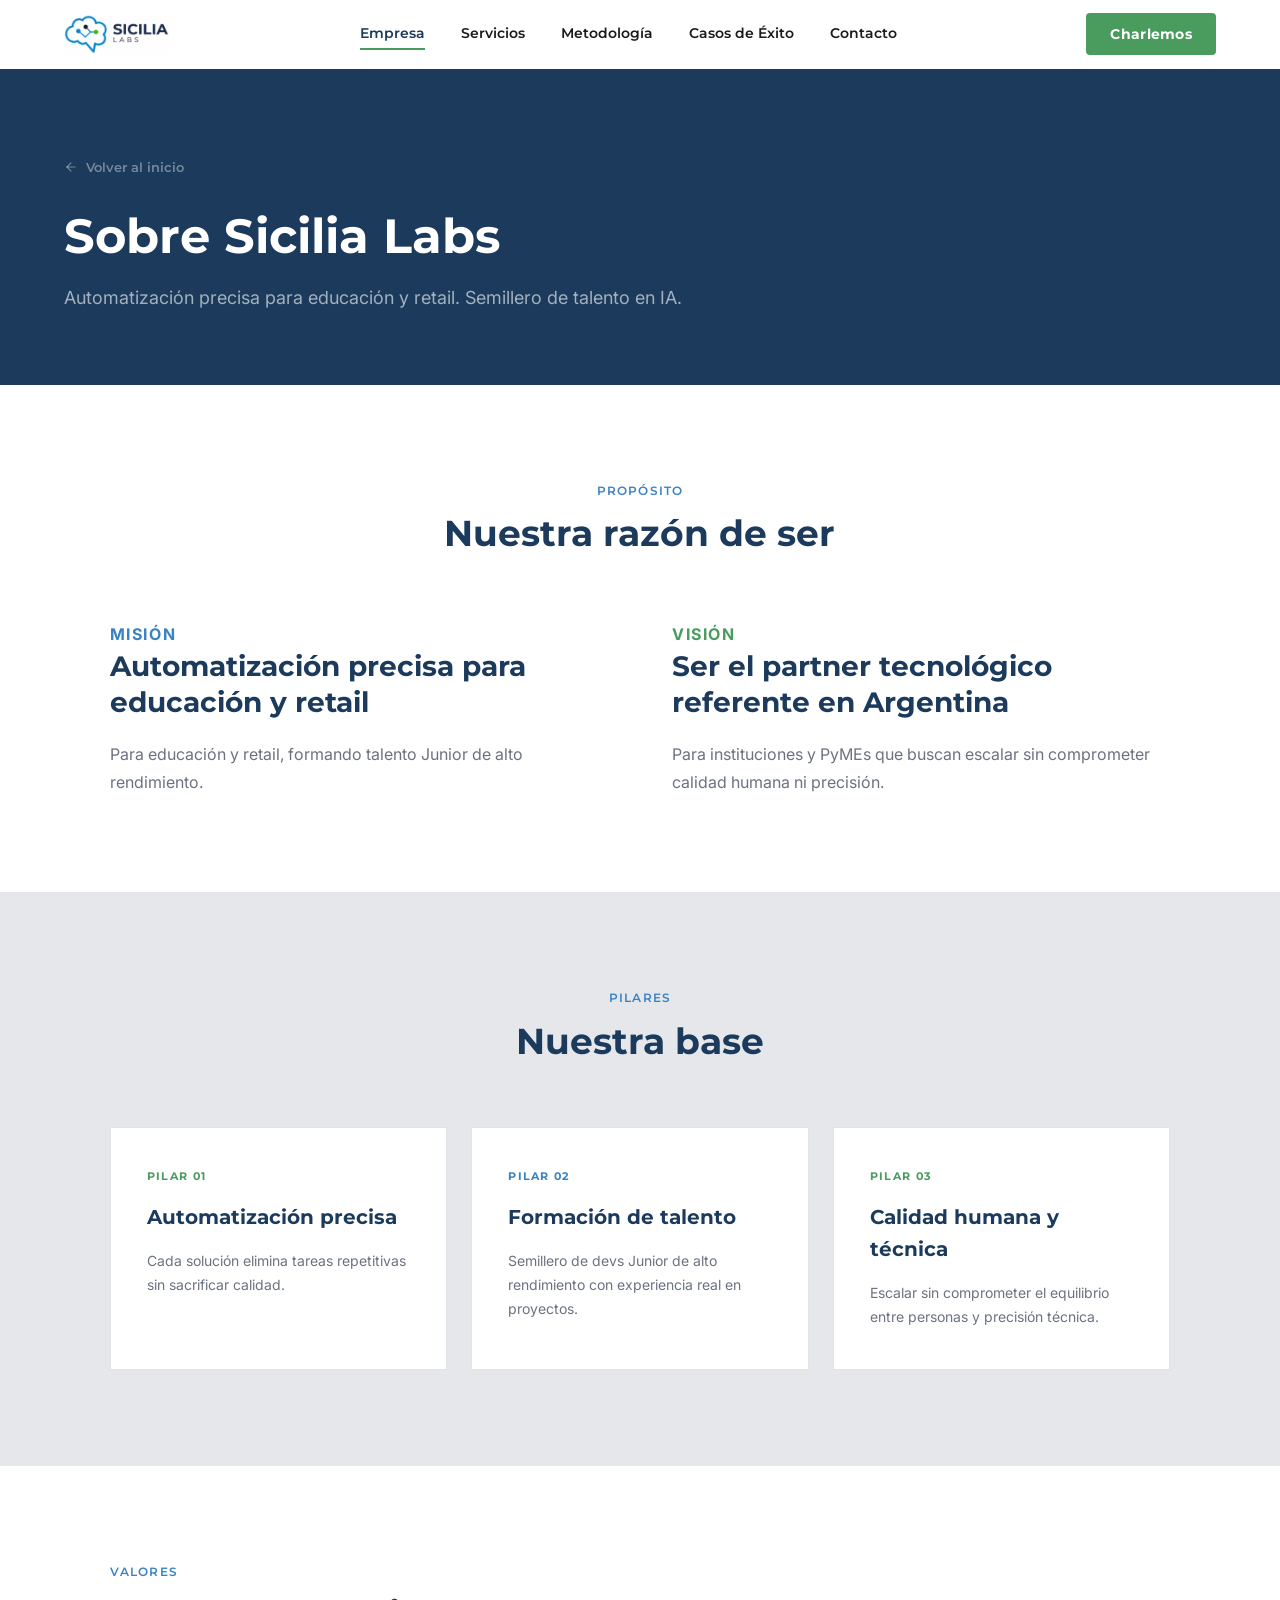
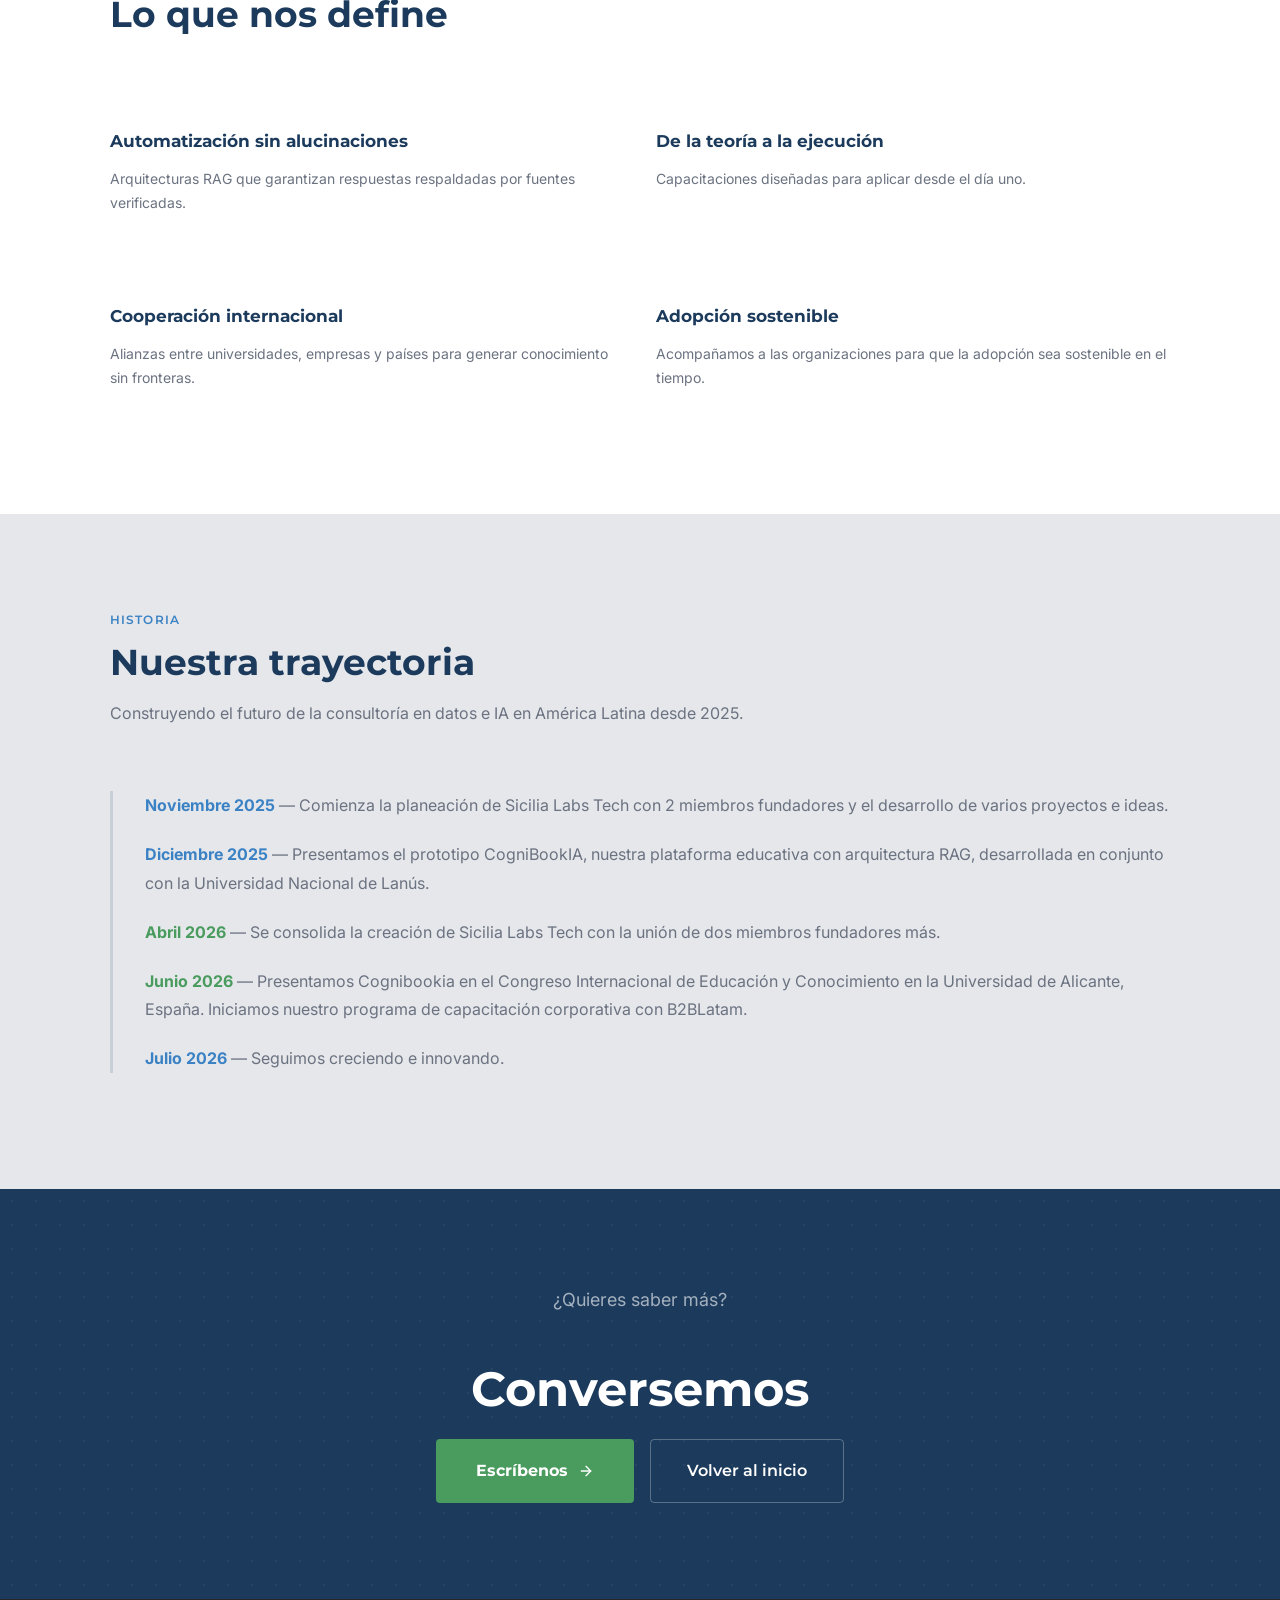
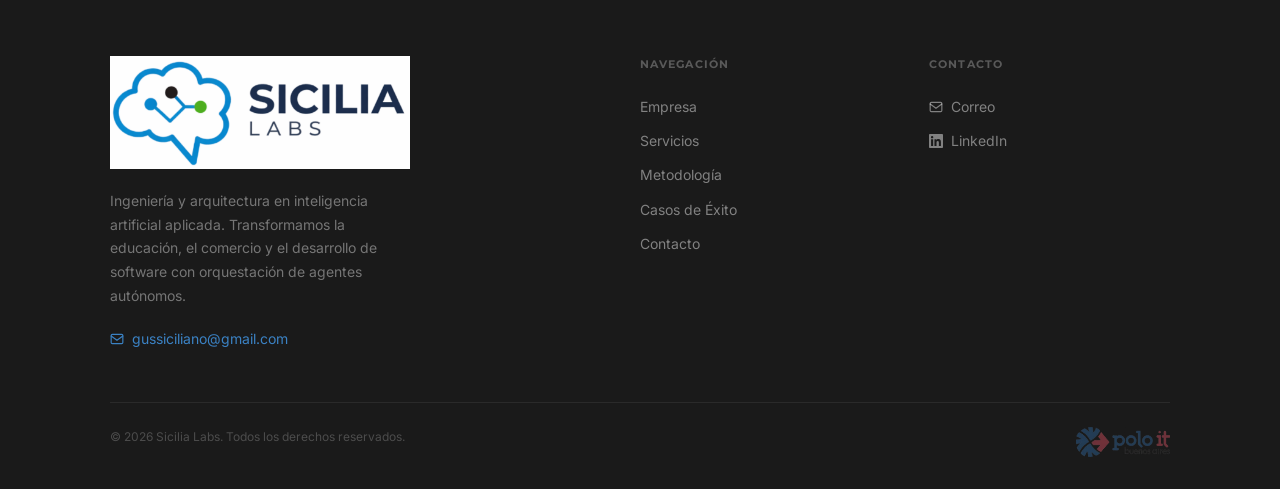
==== commit 542b5aa9: "style: mejorar consistencia visual de la sección Nuestra Base" ====
--- a/empresa.html
+++ b/empresa.html
@@ -119,23 +119,23 @@
           <p class="section-title">Pilares</p>
           <h2 class="section-heading" id="pilares-title">Nuestra base</h2>
         </div>
-      </div>
-      <div class="pilares-grid">
-        <article class="pilar-card">
-          <span class="pilar-num" style="color:var(--green);">Pilar 01</span>
-          <h3>Automatización precisa</h3>
-          <p>Cada solución elimina tareas repetitivas sin sacrificar calidad.</p>
-        </article>
-        <article class="pilar-card">
-          <span class="pilar-num" style="color:var(--light);">Pilar 02</span>
-          <h3>Formación de talento</h3>
-          <p>Semillero de devs Junior de alto rendimiento con experiencia real en proyectos.</p>
-        </article>
-        <article class="pilar-card">
-          <span class="pilar-num" style="color:var(--green);">Pilar 03</span>
-          <h3>Calidad humana y técnica</h3>
-          <p>Escalar sin comprometer el equilibrio entre personas y precisión técnica.</p>
-        </article>
+        <div class="pilares-grid">
+          <article class="pilar-card">
+            <span class="pilar-num" style="color:var(--green);">Pilar 01</span>
+            <h3>Automatización precisa</h3>
+            <p>Cada solución elimina tareas repetitivas sin sacrificar calidad.</p>
+          </article>
+          <article class="pilar-card">
+            <span class="pilar-num" style="color:var(--light);">Pilar 02</span>
+            <h3>Formación de talento</h3>
+            <p>Semillero de devs Junior de alto rendimiento con experiencia real en proyectos.</p>
+          </article>
+          <article class="pilar-card">
+            <span class="pilar-num" style="color:var(--green);">Pilar 03</span>
+            <h3>Calidad humana y técnica</h3>
+            <p>Escalar sin comprometer el equilibrio entre personas y precisión técnica.</p>
+          </article>
+        </div>
       </div>
     </section>
 
--- a/assets/css/styles.css
+++ b/assets/css/styles.css
@@ -329,21 +329,28 @@
 /* Solutions */
 .solutions-grid {
   display: grid;
-  grid-template-columns: repeat(3, 1fr);
-  gap: 2px;
+  grid-template-columns: repeat(3, minmax(0, 1fr));
+  gap: 24px;
+  width: 100%;
+  align-items: stretch;
 }
 .solution-card {
   background: var(--white);
   border: 1px solid var(--border);
   padding: 40px 36px;
   transition: border-color 0.2s;
+  display: flex;
+  flex-direction: column;
+  height: 100%;
 }
 .solution-card:hover { border-color: var(--light); }
 .solution-card-header {
   display: flex;
   justify-content: space-between;
   align-items: flex-start;
-  margin-bottom: 28px;
+  gap: 16px;
+  margin-bottom: 24px;
+  min-height: 56px;
 }
 .solution-icon {
   width: 52px;
@@ -368,7 +375,11 @@
   font-weight: 700;
   font-size: 20px;
   color: var(--dark);
-  margin: 0 0 28px;
+  margin: 0 0 16px;
+}
+.solution-card .section-sub {
+  margin: 0;
+  max-width: none;
 }
 .solution-row { margin-bottom: 20px; }
 .solution-row-label {
@@ -929,7 +940,12 @@
   background: var(--dark);
   padding: 88px 24px 72px;
 }
-.empresa-hero-inner { max-width: 800px; margin: 0 auto; }
+.empresa-hero-inner {
+  max-width: 1200px;
+  width: min(100%, 1200px);
+  margin: 0 auto;
+  padding: 0 24px;
+}
 .empresa-back {
   background: none;
   border: none;
@@ -951,7 +967,8 @@
   font-size: clamp(28px, 5vw, 48px);
   color: var(--white);
   line-height: 1.1;
-  margin: 0 0 24px;
+  margin: 0 0 20px;
+  max-width: 720px;
 }
 .empresa-hero p {
   font-family: var(--font-body);
@@ -959,6 +976,7 @@
   line-height: 1.7;
   color: rgba(255, 255, 255, 0.6);
   margin: 0;
+  max-width: 720px;
 }
 .mv-grid {
   display: grid;
@@ -992,13 +1010,17 @@
 }
 .pilares-grid {
   display: grid;
-  grid-template-columns: repeat(3, 1fr);
-  gap: 2px;
+  grid-template-columns: repeat(3, minmax(0, 1fr));
+  gap: 24px;
+  margin-top: 8px;
 }
 .pilar-card {
   background: var(--white);
   border: 1px solid var(--border);
   padding: 40px 36px;
+  display: flex;
+  flex-direction: column;
+  height: 100%;
 }
 .pilar-num {
   font-family: var(--font-heading);
@@ -1083,8 +1105,8 @@
   .nav-hamburger { display: flex; }
   .hero-grid { grid-template-columns: 1fr; gap: 40px; }
   .hero-visual { display: none; }
-  .solutions-grid { grid-template-columns: 1fr; }
-  .pilares-grid { grid-template-columns: 1fr; }
+  .solutions-grid { grid-template-columns: repeat(2, minmax(0, 1fr)); }
+  .pilares-grid { grid-template-columns: repeat(2, minmax(0, 1fr)); }
   .methodology-grid { grid-template-columns: 1fr 1fr; }
   .timeline-track { display: none; }
   .metrics-grid { grid-template-columns: 1fr 1fr; }
@@ -1099,6 +1121,8 @@
   .valores-grid { grid-template-columns: 1fr; }
 }
 @media (max-width: 640px) {
+  .solutions-grid { grid-template-columns: 1fr; }
+  .pilares-grid { grid-template-columns: 1fr; }
   .methodology-grid { grid-template-columns: 1fr; gap: 40px; }
   .metrics-grid { grid-template-columns: 1fr; }
   .metric-card { border-right: none !important; }
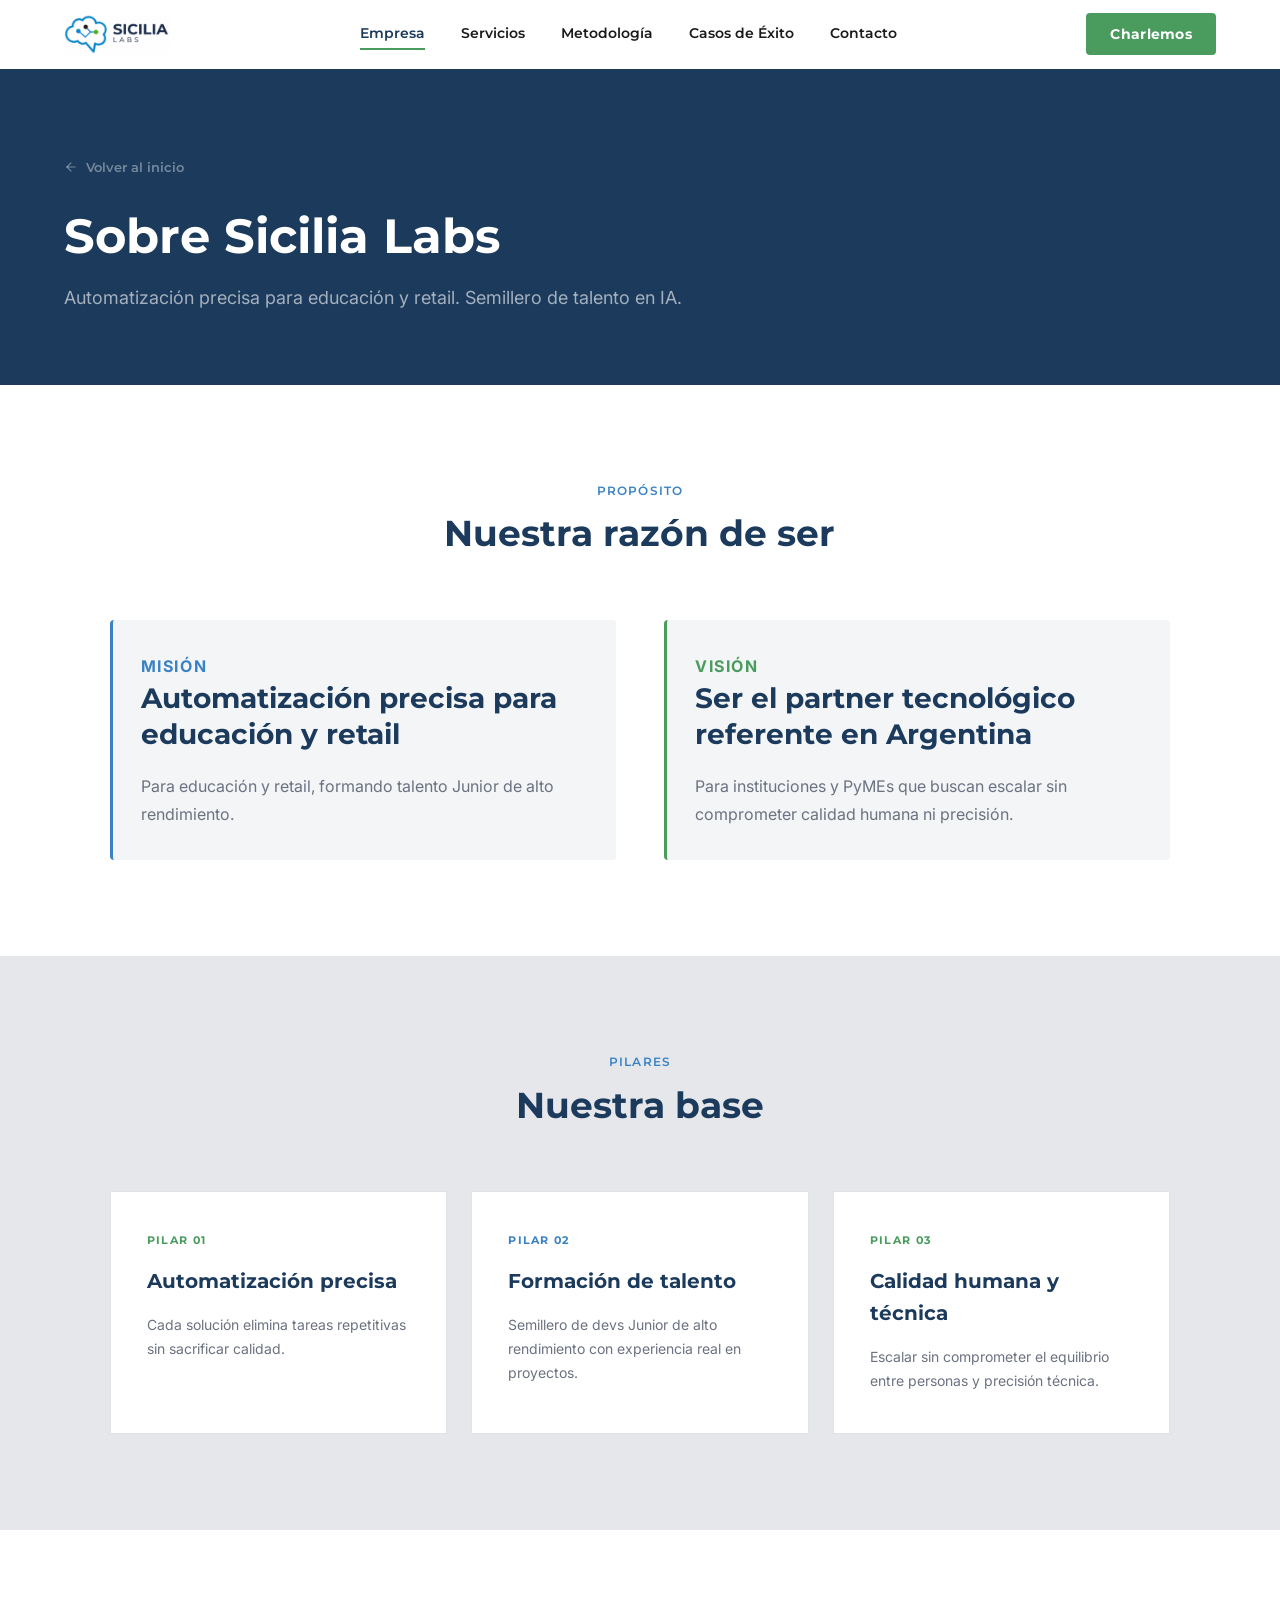
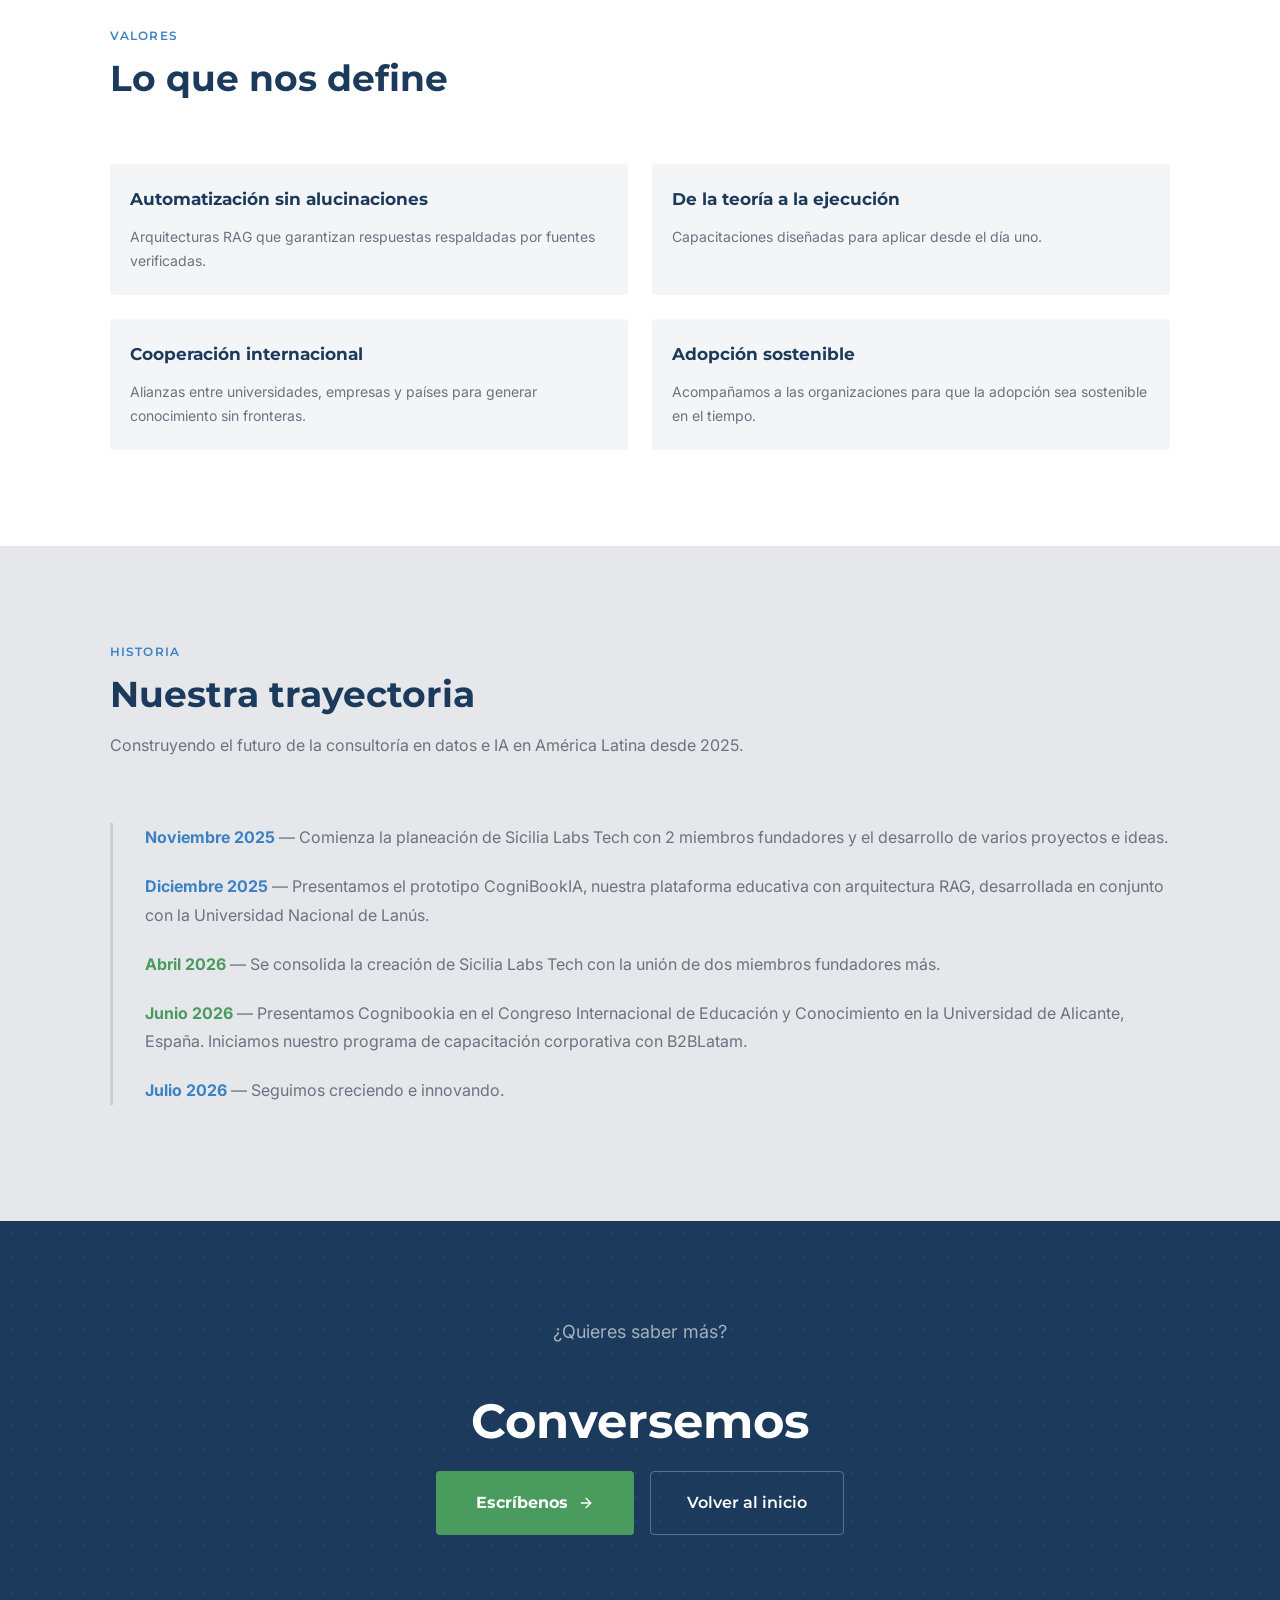
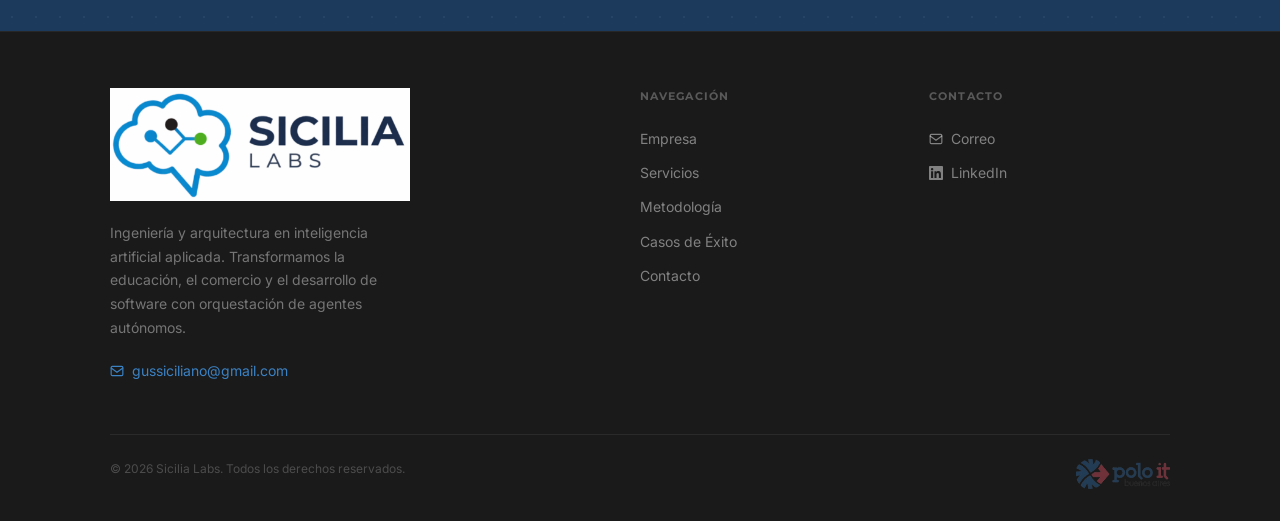
==== commit 57ff984a: "style: mejorar consistencia visual en la sección Misión y Visión" ====
--- a/empresa.html
+++ b/empresa.html
@@ -98,12 +98,12 @@
           <h2 class="section-heading" id="mv-title">Nuestra razón de ser</h2>
         </div>
         <div class="mv-grid">
-          <div>
+          <div class="mv-block mission">
             <p class="mv-label mission">Misión</p>
             <h2>Automatización precisa para educación y retail</h2>
             <p>Para educación y retail, formando talento Junior de alto rendimiento.</p>
           </div>
-          <div>
+          <div class="mv-block vision">
             <p class="mv-label vision">Visión</p>
             <h2>Ser el partner tecnológico referente en Argentina</h2>
             <p>Para instituciones y PyMEs que buscan escalar sin comprometer calidad humana ni precisión.</p>
--- a/assets/css/styles.css
+++ b/assets/css/styles.css
@@ -706,7 +706,7 @@
 /* Team */
 .team-grid {
   display: grid;
-  grid-template-columns: 1fr 1fr;
+  grid-template-columns: repeat(auto-fit, minmax(280px, 1fr));
   gap: 28px;
   max-width: 760px;
 }
@@ -981,7 +981,20 @@
 .mv-grid {
   display: grid;
   grid-template-columns: 1fr 1fr;
-  gap: 64px;
+  gap: 48px;
+}
+.mv-block {
+  background: rgba(27, 58, 92, 0.05);
+  border-left: 3px solid transparent;
+  border-radius: 4px;
+  padding: 32px 28px;
+}
+.mv-block.mission {
+  border-left-color: var(--light);
+}
+
+.mv-block.vision {
+  border-left-color: var(--green);
 }
 .mv-label {
   font-family: var(--font-heading);
@@ -1048,10 +1061,12 @@
 .valores-grid {
   display: grid;
   grid-template-columns: 1fr 1fr;
-  gap: 32px;
+  gap: 24px;
 }
 .valor-item {
-  padding: 28px 0;
+  background: rgba(27,58,92,.05);
+  border-radius:4px;
+  padding:22px 20px;
 }
 .valor-item h3 {
   font-family: var(--font-heading);
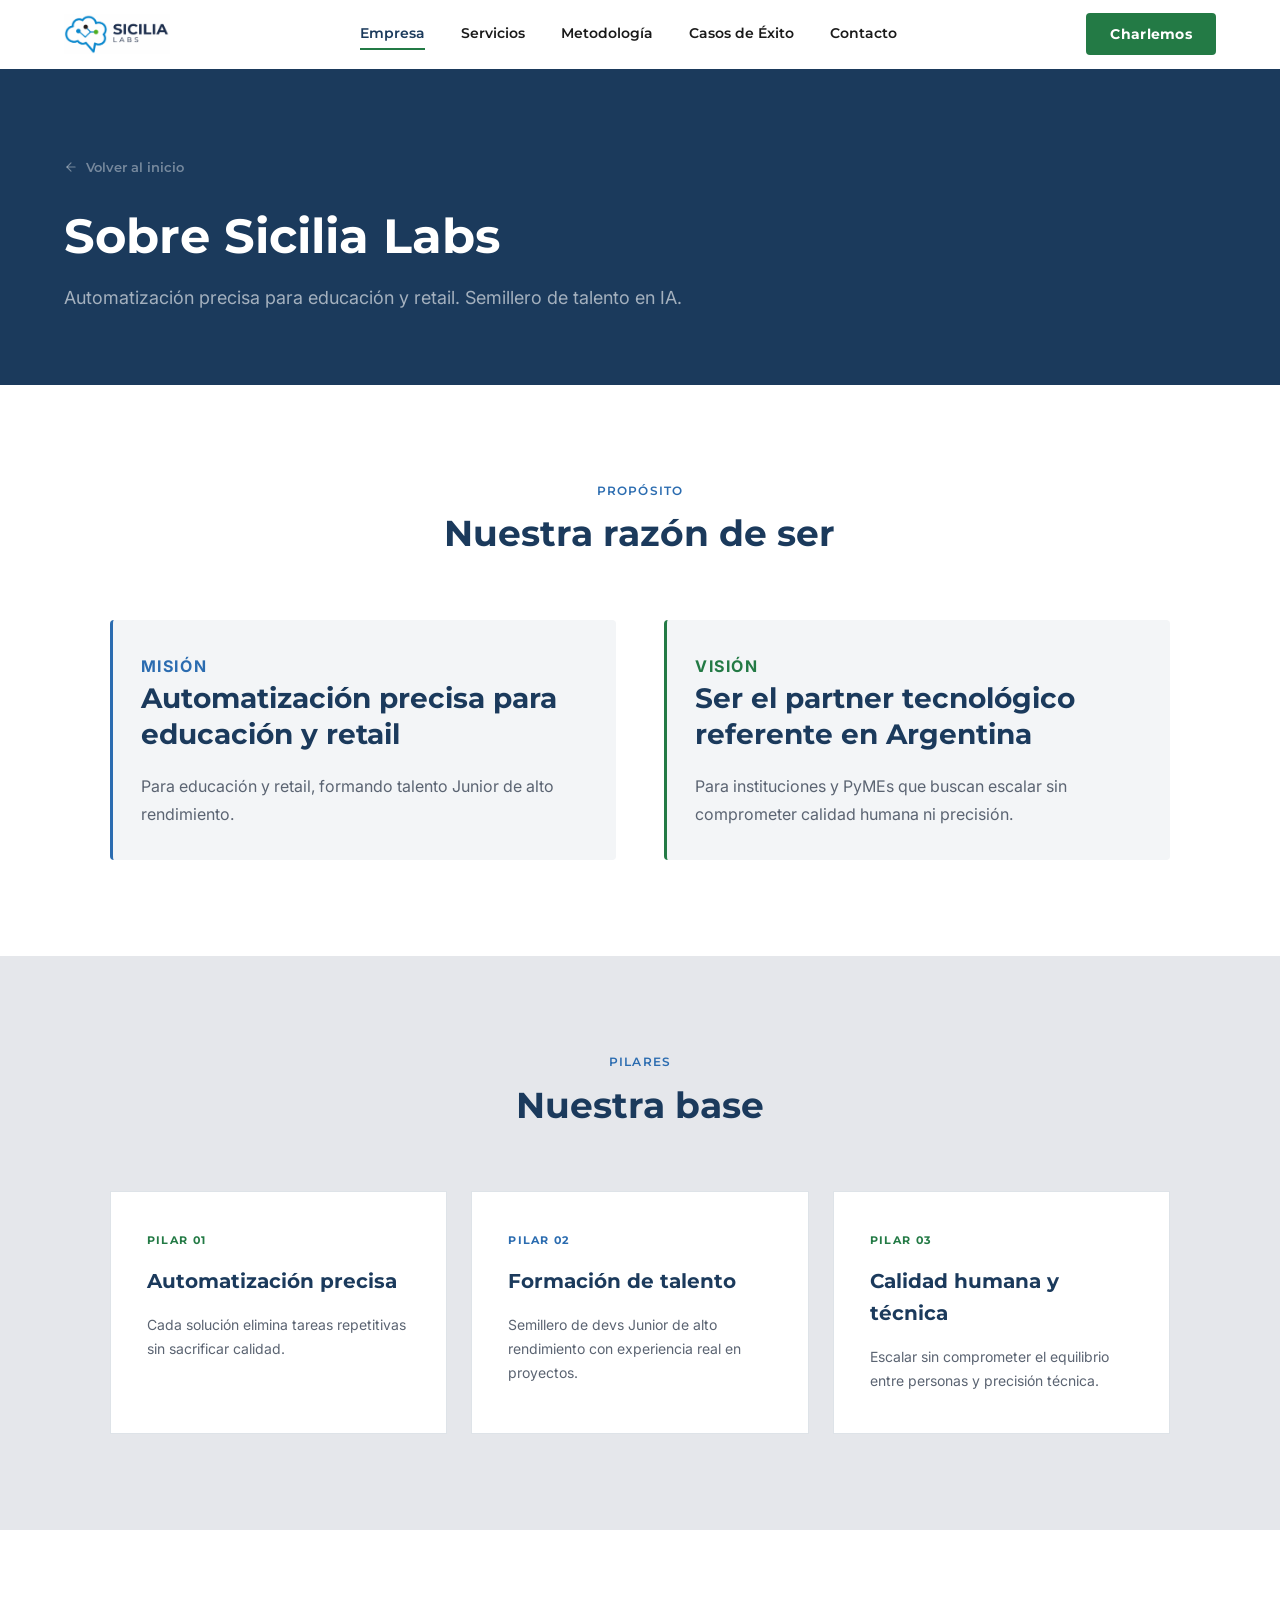
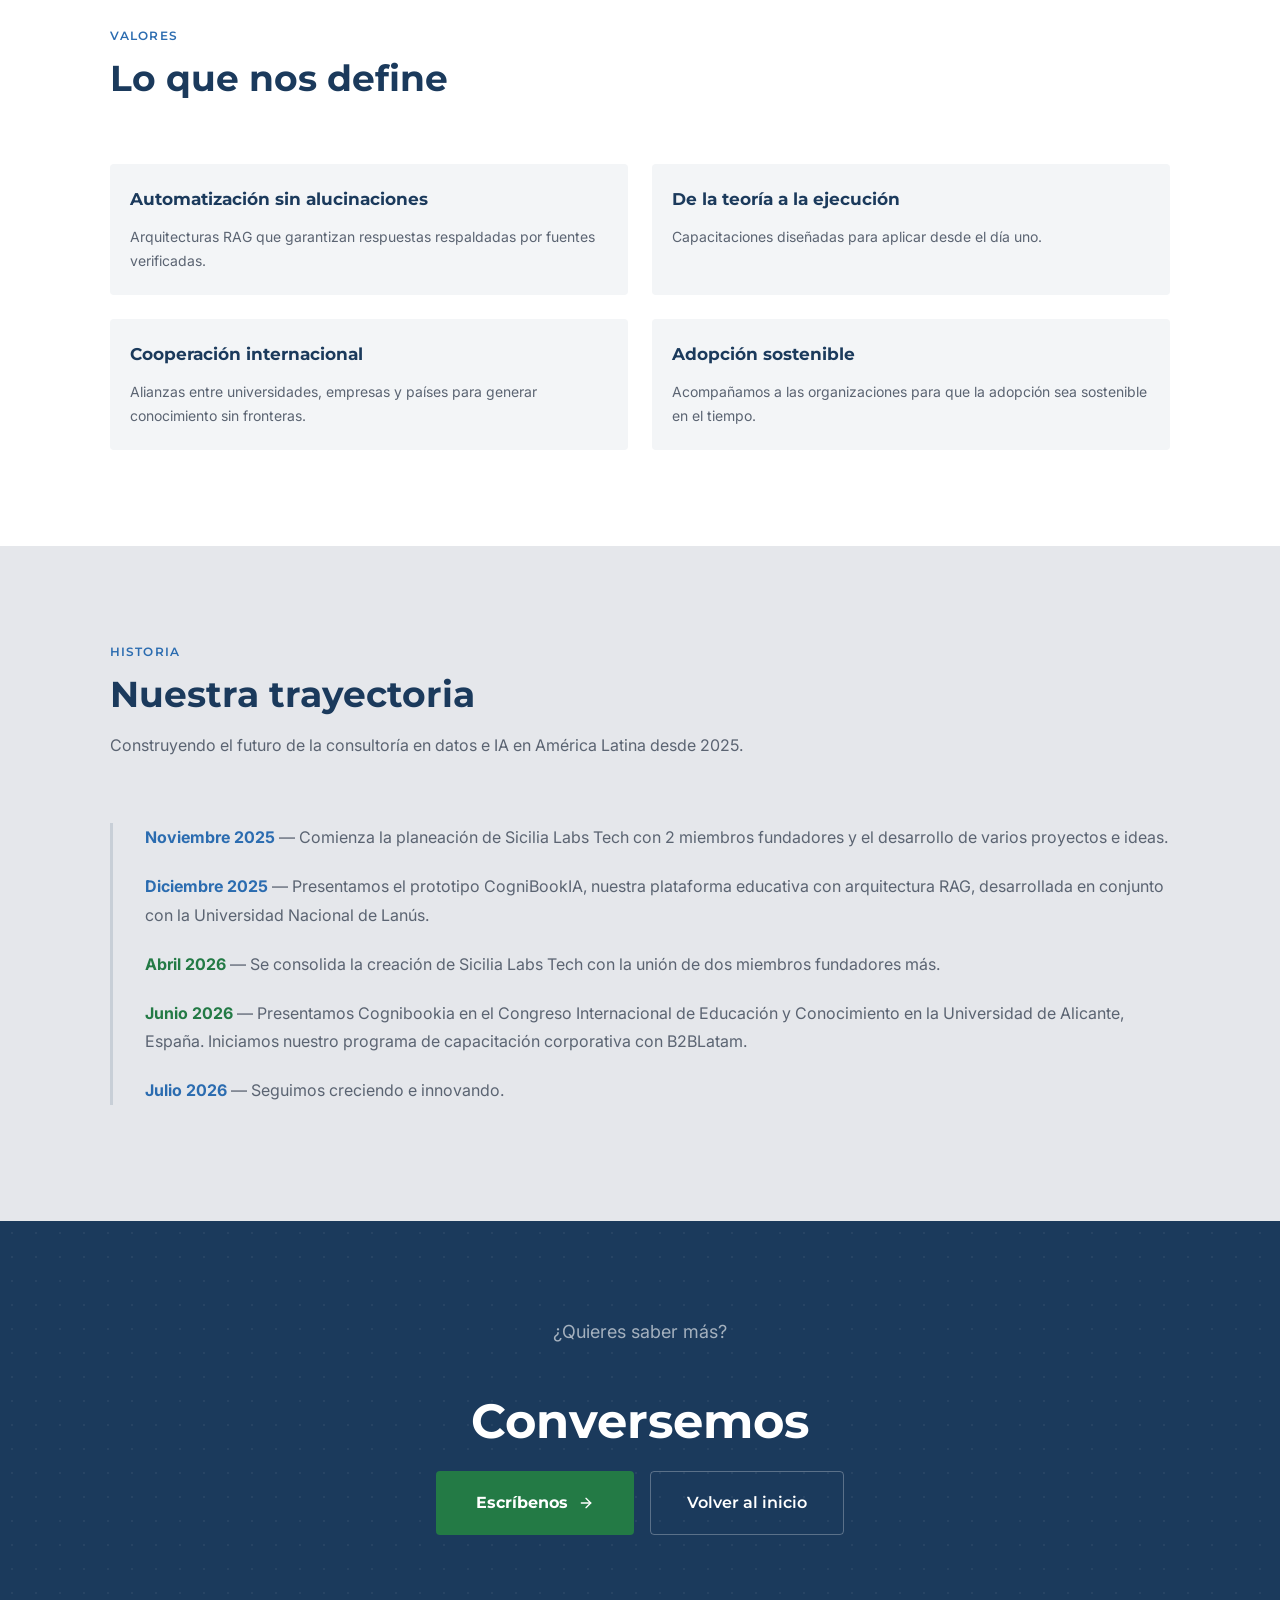
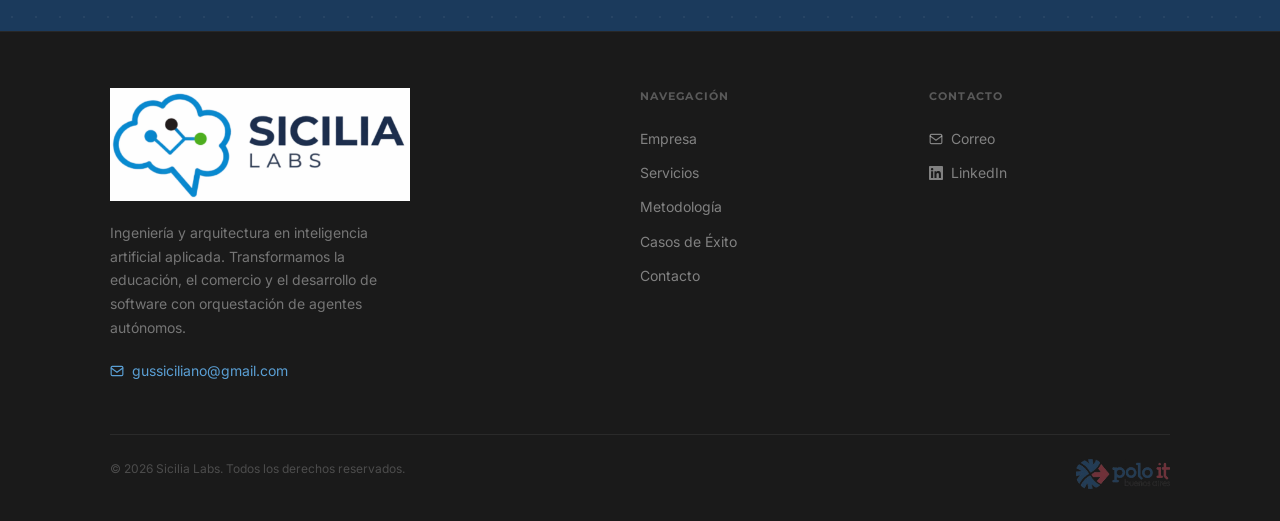
==== commit 2e8f5e67: "style: mejora contenido en la sección del equipo, actualizar colores y agregar imágenes de miembros " ====
--- a/empresa.html
+++ b/empresa.html
@@ -121,17 +121,17 @@
         </div>
         <div class="pilares-grid">
           <article class="pilar-card">
-            <span class="pilar-num" style="color:var(--green);">Pilar 01</span>
+            <span class="pilar-num" style="color:var(--accent);">Pilar 01</span>
             <h3>Automatización precisa</h3>
             <p>Cada solución elimina tareas repetitivas sin sacrificar calidad.</p>
           </article>
           <article class="pilar-card">
-            <span class="pilar-num" style="color:var(--light);">Pilar 02</span>
+            <span class="pilar-num" style="color:var(--primary);">Pilar 02</span>
             <h3>Formación de talento</h3>
             <p>Semillero de devs Junior de alto rendimiento con experiencia real en proyectos.</p>
           </article>
           <article class="pilar-card">
-            <span class="pilar-num" style="color:var(--green);">Pilar 03</span>
+            <span class="pilar-num" style="color:var(--accent);">Pilar 03</span>
             <h3>Calidad humana y técnica</h3>
             <p>Escalar sin comprometer el equilibrio entre personas y precisión técnica.</p>
           </article>
@@ -176,11 +176,11 @@
           <p class="section-sub">Construyendo el futuro de la consultoría en datos e IA en América Latina desde 2025.</p>
         </div>
         <div class="historia-timeline">
-          <p><strong style="color:var(--light);">Noviembre 2025</strong> — Comienza la planeación de Sicilia Labs Tech con 2 miembros fundadores y el desarrollo de varios proyectos e ideas.</p>
-          <p><strong style="color:var(--light);">Diciembre 2025</strong> — Presentamos el prototipo CogniBookIA, nuestra plataforma educativa con arquitectura RAG, desarrollada en conjunto con la Universidad Nacional de Lanús.</p>
-          <p><strong style="color:var(--green);">Abril 2026</strong> — Se consolida la creación de Sicilia Labs Tech con la unión de dos miembros fundadores más.</p>
-          <p><strong style="color:var(--green);">Junio 2026</strong> — Presentamos Cognibookia en el Congreso Internacional de Educación y Conocimiento en la Universidad de Alicante, España. Iniciamos nuestro programa de capacitación corporativa con B2BLatam.</p>
-          <p><strong style="color:var(--light);">Julio 2026</strong> — Seguimos creciendo e innovando.</p>
+          <p><strong style="color:var(--primary);">Noviembre 2025</strong> — Comienza la planeación de Sicilia Labs Tech con 2 miembros fundadores y el desarrollo de varios proyectos e ideas.</p>
+          <p><strong style="color:var(--primary);">Diciembre 2025</strong> — Presentamos el prototipo CogniBookIA, nuestra plataforma educativa con arquitectura RAG, desarrollada en conjunto con la Universidad Nacional de Lanús.</p>
+          <p><strong style="color:var(--accent);">Abril 2026</strong> — Se consolida la creación de Sicilia Labs Tech con la unión de dos miembros fundadores más.</p>
+          <p><strong style="color:var(--accent);">Junio 2026</strong> — Presentamos Cognibookia en el Congreso Internacional de Educación y Conocimiento en la Universidad de Alicante, España. Iniciamos nuestro programa de capacitación corporativa con B2BLatam.</p>
+          <p><strong style="color:var(--primary);">Julio 2026</strong> — Seguimos creciendo e innovando.</p>
         </div>
       </div>
     </section>
--- a/assets/css/styles.css
+++ b/assets/css/styles.css
@@ -1,12 +1,16 @@
 :root {
   --dark: #1B3A5C;
-  --light: #3B82C4;
-  --green: #4A9B5E;
+  --primary: #2B6CB0;
+  --primary-light: #5A9FD4;
+  --accent: #237A45;
   --black: #1A1A1A;
   --white: #FFFFFF;
   --gray: #E5E7EB;
-  --muted: #6B7280;
+  --muted: #5B6472;
   --border: rgba(27, 58, 92, 0.14);
+  --on-dark-primary: rgba(255, 255, 255, 0.92);
+  --on-dark-secondary: rgba(255, 255, 255, 0.68);
+  --on-dark-tertiary: rgba(255, 255, 255, 0.52);
   --font-heading: 'Montserrat', 'Helvetica Neue', Arial, sans-serif;
   --font-body: 'Inter', 'Helvetica Neue', Arial, sans-serif;
 }
@@ -41,7 +45,7 @@
   font-size: 12px;
   letter-spacing: 0.1em;
   text-transform: uppercase;
-  color: var(--light);
+  color: var(--primary);
   margin-bottom: 12px;
 }
 
@@ -103,9 +107,9 @@
   transition: color 0.15s;
 }
 .nav-links .nav-link:hover { color: var(--dark); }
-.nav-links .nav-link.active-page { border-bottom-color: var(--green); color: var(--dark); }
+.nav-links .nav-link.active-page { border-bottom-color: var(--accent); color: var(--dark); }
 .nav-cta {
-  background: var(--green);
+  background: var(--accent);
   color: var(--white);
   border: none;
   font-family: var(--font-heading);
@@ -117,7 +121,7 @@
   letter-spacing: 0.02em;
   transition: background 0.15s;
 }
-.nav-cta:hover { background: #3d8450; }
+.nav-cta:hover { background: #1C6338; }
 .nav-hamburger {
   display: none;
   background: none;
@@ -142,7 +146,7 @@
   padding: 12px 8px;
   display: block;
 }
-.nav-mobile .nav-link.active-page { color: var(--green); }
+.nav-mobile .nav-link.active-page { color: var(--accent); }
 .nav-mobile .nav-cta { margin-top: 8px; text-align: center; }
 
 /* Hero */
@@ -178,8 +182,8 @@
   display: inline-flex;
   align-items: center;
   gap: 8px;
-  background: rgba(74, 155, 94, 0.15);
-  border: 1px solid rgba(74, 155, 94, 0.3);
+  background: rgba(35, 122, 69, 0.15);
+  border: 1px solid rgba(35, 122, 69, 0.3);
   border-radius: 4px;
   padding: 6px 14px;
   margin-bottom: 28px;
@@ -188,7 +192,7 @@
   width: 7px;
   height: 7px;
   border-radius: 50%;
-  background: var(--green);
+  background: var(--accent);
   display: inline-block;
   flex-shrink: 0;
 }
@@ -196,7 +200,7 @@
   font-family: var(--font-heading);
   font-weight: 600;
   font-size: 12px;
-  color: var(--green);
+  color: var(--accent);
   letter-spacing: 0.08em;
   text-transform: uppercase;
 }
@@ -208,7 +212,7 @@
   color: var(--white);
   margin: 0 0 24px;
 }
-.hero h1 span { color: var(--light); }
+.hero h1 span { color: var(--primary-light); }
 .hero p {
   font-family: var(--font-body);
   font-size: 18px;
@@ -219,7 +223,7 @@
 }
 .hero-actions { display: flex; gap: 16px; flex-wrap: wrap; }
 .hero-actions .btn-primary {
-  background: var(--green);
+  background: var(--accent);
   color: var(--white);
   border: none;
   font-family: var(--font-heading);
@@ -232,7 +236,7 @@
   gap: 10px;
   transition: background 0.15s;
 }
-.hero-actions .btn-primary:hover { background: #3d8450; }
+.hero-actions .btn-primary:hover { background: #1C6338; }
 .hero-actions .btn-secondary {
   background: transparent;
   color: var(--white);
@@ -244,7 +248,7 @@
   border-radius: 4px;
   transition: border-color 0.15s;
 }
-.hero-actions .btn-secondary:hover { border-color: var(--light); }
+.hero-actions .btn-secondary:hover { border-color: var(--primary-light); }
 .hero-pillars {
   display: flex;
   gap: 32px;
@@ -260,7 +264,7 @@
   width: 6px;
   height: 6px;
   border-radius: 50%;
-  background: var(--light);
+  background: var(--primary-light);
   display: inline-block;
   flex-shrink: 0;
 }
@@ -343,7 +347,7 @@
   flex-direction: column;
   height: 100%;
 }
-.solution-card:hover { border-color: var(--light); }
+.solution-card:hover { border-color: var(--primary); }
 .solution-card-header {
   display: flex;
   justify-content: space-between;
@@ -414,7 +418,7 @@
   left: 15%;
   right: 15%;
   height: 2px;
-  background: linear-gradient(90deg, var(--green), var(--light), var(--green));
+  background: linear-gradient(90deg, var(--accent), var(--primary), var(--accent));
   opacity: 0.3;
   pointer-events: none;
   z-index: 0;
@@ -449,13 +453,13 @@
   transition: border-color 0.3s, box-shadow 0.3s;
 }
 .method-step:hover .method-step-icon-wrap {
-  border-color: var(--green);
-  box-shadow: 0 0 0 3px rgba(74,155,94,0.12);
+  border-color: var(--accent);
+  box-shadow: 0 0 0 3px rgba(35,122,69,0.12);
 }
 .method-step-icon-wrap svg {
   width: 30px;
   height: 30px;
-  color: var(--green);
+  color: var(--accent);
 }
 .method-step-label {
   display: block;
@@ -463,7 +467,7 @@
   font-weight: 700;
   font-size: 11px;
   letter-spacing: 0.12em;
-  color: var(--light);
+  color: var(--primary);
   margin-bottom: 12px;
 }
 .method-step h3 {
@@ -519,7 +523,7 @@
 .metric-pending {
   font-family: var(--font-body);
   font-size: 10px;
-  color: var(--light);
+  color: var(--primary-light);
   opacity: 0.5;
   margin-top: 6px;
   letter-spacing: 0.05em;
@@ -541,7 +545,7 @@
   gap: 14px;
   transition: border-color 0.2s;
 }
-.tech-item:hover { border-color: var(--light); }
+.tech-item:hover { border-color: var(--primary); }
 .tech-item span {
   font-family: var(--font-heading);
   font-weight: 600;
@@ -562,7 +566,7 @@
   gap: 16px;
   transition: border-color 0.2s;
 }
-.award-card:hover { border-color: var(--light); }
+.award-card:hover { border-color: var(--primary); }
 .award-icon {
   width: 52px;
   height: 52px;
@@ -576,13 +580,13 @@
   font-family: var(--font-heading);
   font-weight: 600;
   font-size: 13px;
-  color: var(--light);
+  color: var(--primary);
 }
 .award-card h3 {
   font-family: var(--font-heading);
   font-weight: 700;
   font-size: 20px;
-  color: var(--light);
+  color: var(--primary);
   line-height: 1.3;
   margin: 0;
 }
@@ -597,7 +601,7 @@
   display: inline-flex;
   align-items: center;
   gap: 10px;
-  background: var(--light);
+  background: var(--primary);
   color: var(--white);
   font-family: var(--font-heading);
   font-weight: 700;
@@ -606,9 +610,9 @@
   border-radius: 4px;
   transition: background 0.15s;
 }
-.award-card .btn-primary:hover { background: #2e6da4; }
-.btn-blue { background: var(--light); }
-.btn-blue:hover { background: #2e6da4; }
+.award-card .btn-primary:hover { background: #255C96; }
+.btn-blue { background: var(--primary); }
+.btn-blue:hover { background: #255C96; }
 
 /* Casos de Éxito */
 .casos-grid {
@@ -671,7 +675,7 @@
   content: "→";
   position: absolute;
   left: 0;
-  color: var(--light);
+  color: var(--primary);
   font-weight: 600;
 }
 .caso-body-full {
@@ -693,7 +697,7 @@
   font-size: 12px;
   letter-spacing: 0.06em;
   text-transform: uppercase;
-  color: var(--light);
+  color: var(--primary);
   background: none;
   border: none;
   padding: 0;
@@ -706,14 +710,16 @@
 /* Team */
 .team-grid {
   display: grid;
-  grid-template-columns: repeat(auto-fit, minmax(280px, 1fr));
+  grid-template-columns: 1fr 1fr;
   gap: 28px;
-  max-width: 760px;
 }
 .team-card {
   border: 1px solid var(--border);
   padding: 36px;
-}
+  min-width: 0;
+  display: flex;
+  flex-direction: column;
+} 
 .team-avatar {
   width: 68px;
   height: 68px;
@@ -736,7 +742,7 @@
   font-family: var(--font-heading);
   font-weight: 600;
   font-size: 13px;
-  color: var(--light);
+  color: var(--primary);
   margin: 0 0 16px;
 }
 .team-bio {
@@ -755,8 +761,14 @@
   font-size: 13px;
   color: var(--dark);
   transition: color 0.15s;
-}
-.team-link:hover { color: var(--light); }
+  max-width: 100%;
+  margin-top: auto;
+}
+.team-link span {
+  min-width: 0;
+  overflow-wrap: anywhere;
+}
+.team-link:hover { color: var(--primary); }
 .team-placeholder {
   border: 1px dashed rgba(47, 93, 140, 0.18);
   padding: 36px;
@@ -813,7 +825,7 @@
   display: inline-flex;
   align-items: center;
   gap: 10px;
-  background: var(--green);
+  background: var(--accent);
   color: var(--white);
   font-family: var(--font-heading);
   font-weight: 700;
@@ -822,7 +834,7 @@
   border-radius: 4px;
   transition: background 0.15s;
 }
-.cta-actions .btn-primary:hover { background: #3d8450; }
+.cta-actions .btn-primary:hover { background: #1C6338; }
 .cta-actions .btn-outline {
   display: inline-flex;
   align-items: center;
@@ -837,7 +849,7 @@
   border: 1px solid rgba(255, 255, 255, 0.28);
   transition: border-color 0.15s;
 }
-.cta-actions .btn-outline:hover { border-color: var(--light); }
+.cta-actions .btn-outline:hover { border-color: var(--primary-light); }
 
 /* Footer */
 .footer {
@@ -872,7 +884,7 @@
 .footer-email {
   font-family: var(--font-body);
   font-size: 14px;
-  color: var(--light);
+  color: var(--primary-light);
   display: inline-flex;
   align-items: center;
   gap: 8px;
@@ -910,7 +922,7 @@
   padding: 6px 0;
   transition: color 0.15s;
 }
-.footer-col a:hover { color: var(--light); }
+.footer-col a:hover { color: var(--primary-light); }
 .footer-bottom {
   border-top: 1px solid rgba(255, 255, 255, 0.07);
   padding-top: 24px;
@@ -960,7 +972,7 @@
   margin-bottom: 32px;
   transition: color 0.15s;
 }
-.empresa-back:hover { color: var(--light); }
+.empresa-back:hover { color: var(--primary-light); }
 .empresa-hero h1 {
   font-family: var(--font-heading);
   font-weight: 700;
@@ -990,11 +1002,11 @@
   padding: 32px 28px;
 }
 .mv-block.mission {
-  border-left-color: var(--light);
+  border-left-color: var(--primary);
 }
 
 .mv-block.vision {
-  border-left-color: var(--green);
+  border-left-color: var(--accent);
 }
 .mv-label {
   font-family: var(--font-heading);
@@ -1004,8 +1016,8 @@
   text-transform: uppercase;
   margin-bottom: 20px;
 }
-.mv-label.mission { color: var(--light); }
-.mv-label.vision { color: var(--green); }
+.mv-label.mission { color: var(--primary); }
+.mv-label.vision { color: var(--accent); }
 .mv-grid h2 {
   font-family: var(--font-heading);
   font-weight: 700;
@@ -1099,7 +1111,7 @@
 
 /* Focus visible */
 :focus-visible {
-  outline: 3px solid var(--light);
+  outline: 3px solid var(--primary);
   outline-offset: 2px;
 }
 
@@ -1134,6 +1146,7 @@
   .footer-grid { grid-template-columns: 1fr; gap: 32px; }
   .mv-grid { grid-template-columns: 1fr; gap: 40px; }
   .valores-grid { grid-template-columns: 1fr; }
+  .team-grid { max-width: 760px; }
 }
 @media (max-width: 640px) {
   .solutions-grid { grid-template-columns: 1fr; }
@@ -1152,7 +1165,7 @@
 }
 
 /* Selection */
-::selection { background: var(--light); color: var(--white); }
+::selection { background: var(--primary); color: var(--white); }
 ::-webkit-scrollbar { width: 5px; }
 ::-webkit-scrollbar-track { background: transparent; }
-::-webkit-scrollbar-thumb { background: rgba(47, 93, 140, 0.25); border-radius: 3px; }
+::-webkit-scrollbar-thumb { background: rgba(47, 93, 140, 0.25); border-radius: 3px; }
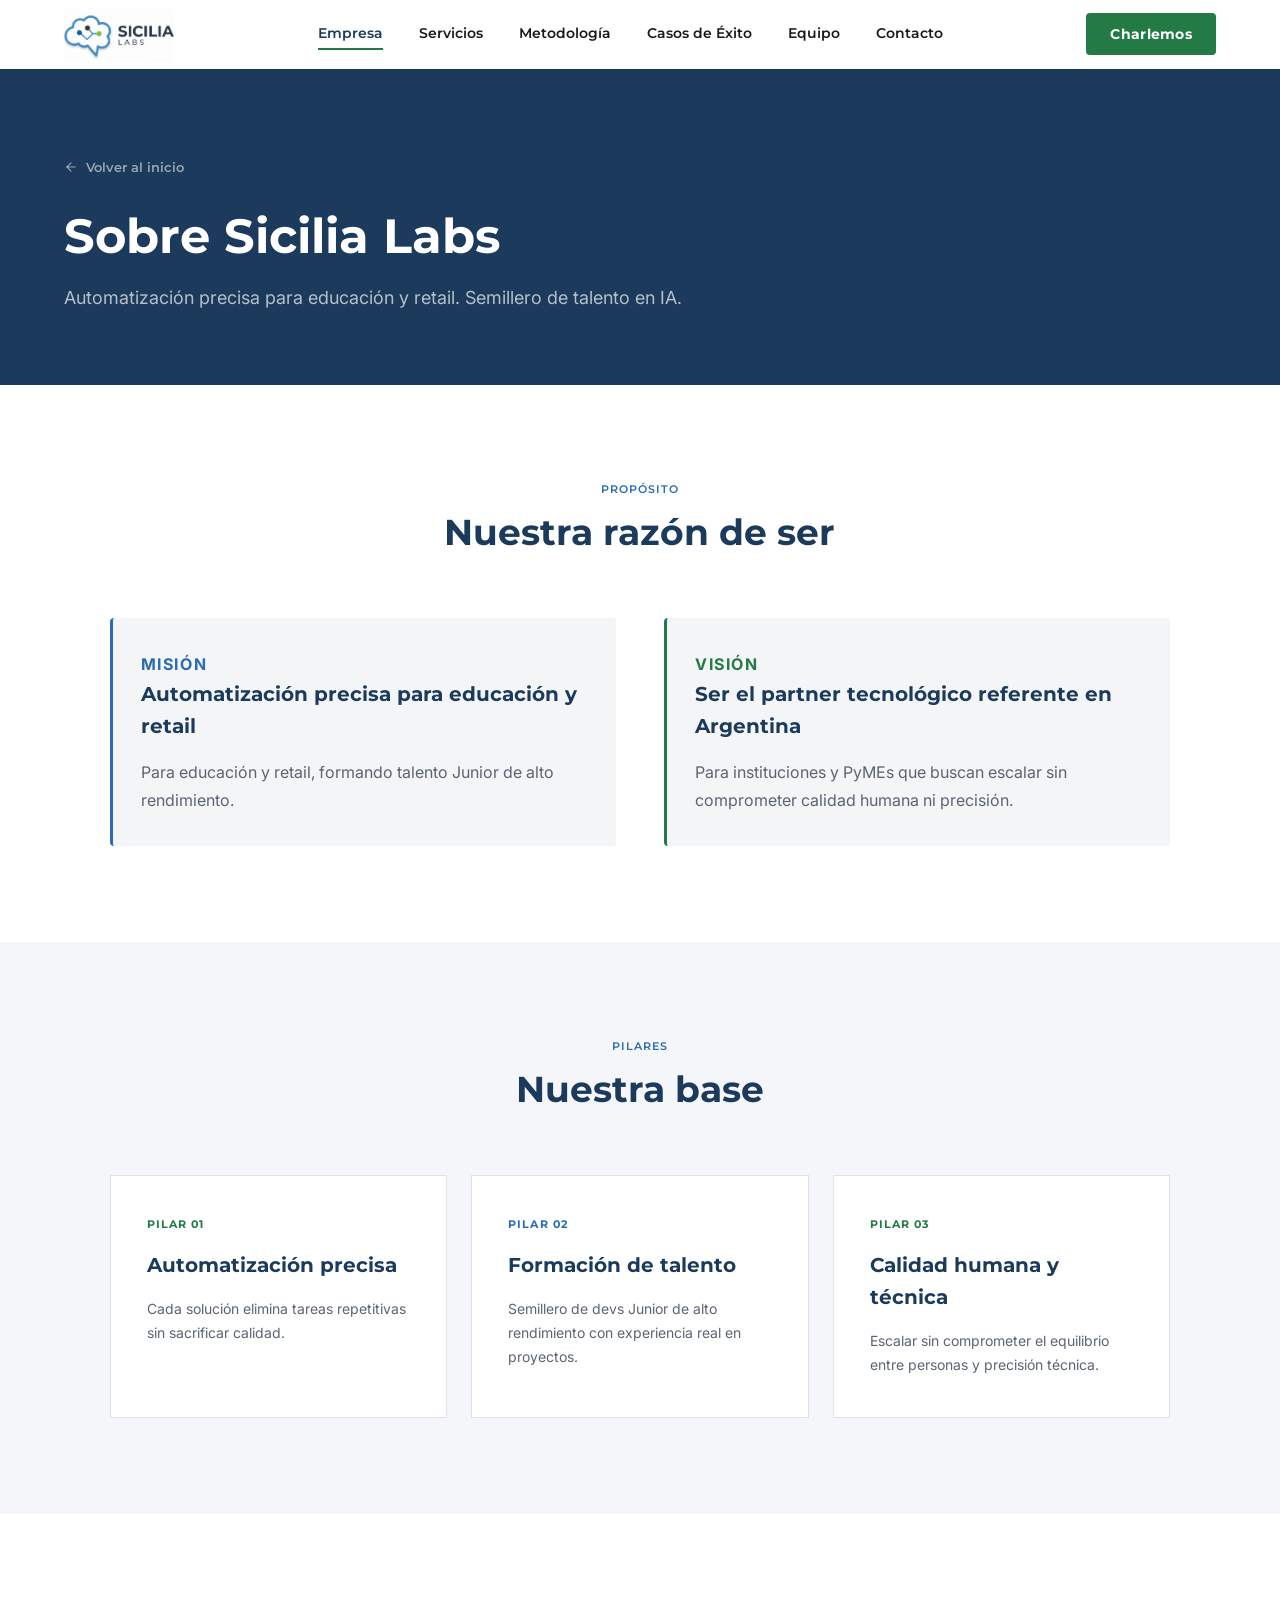
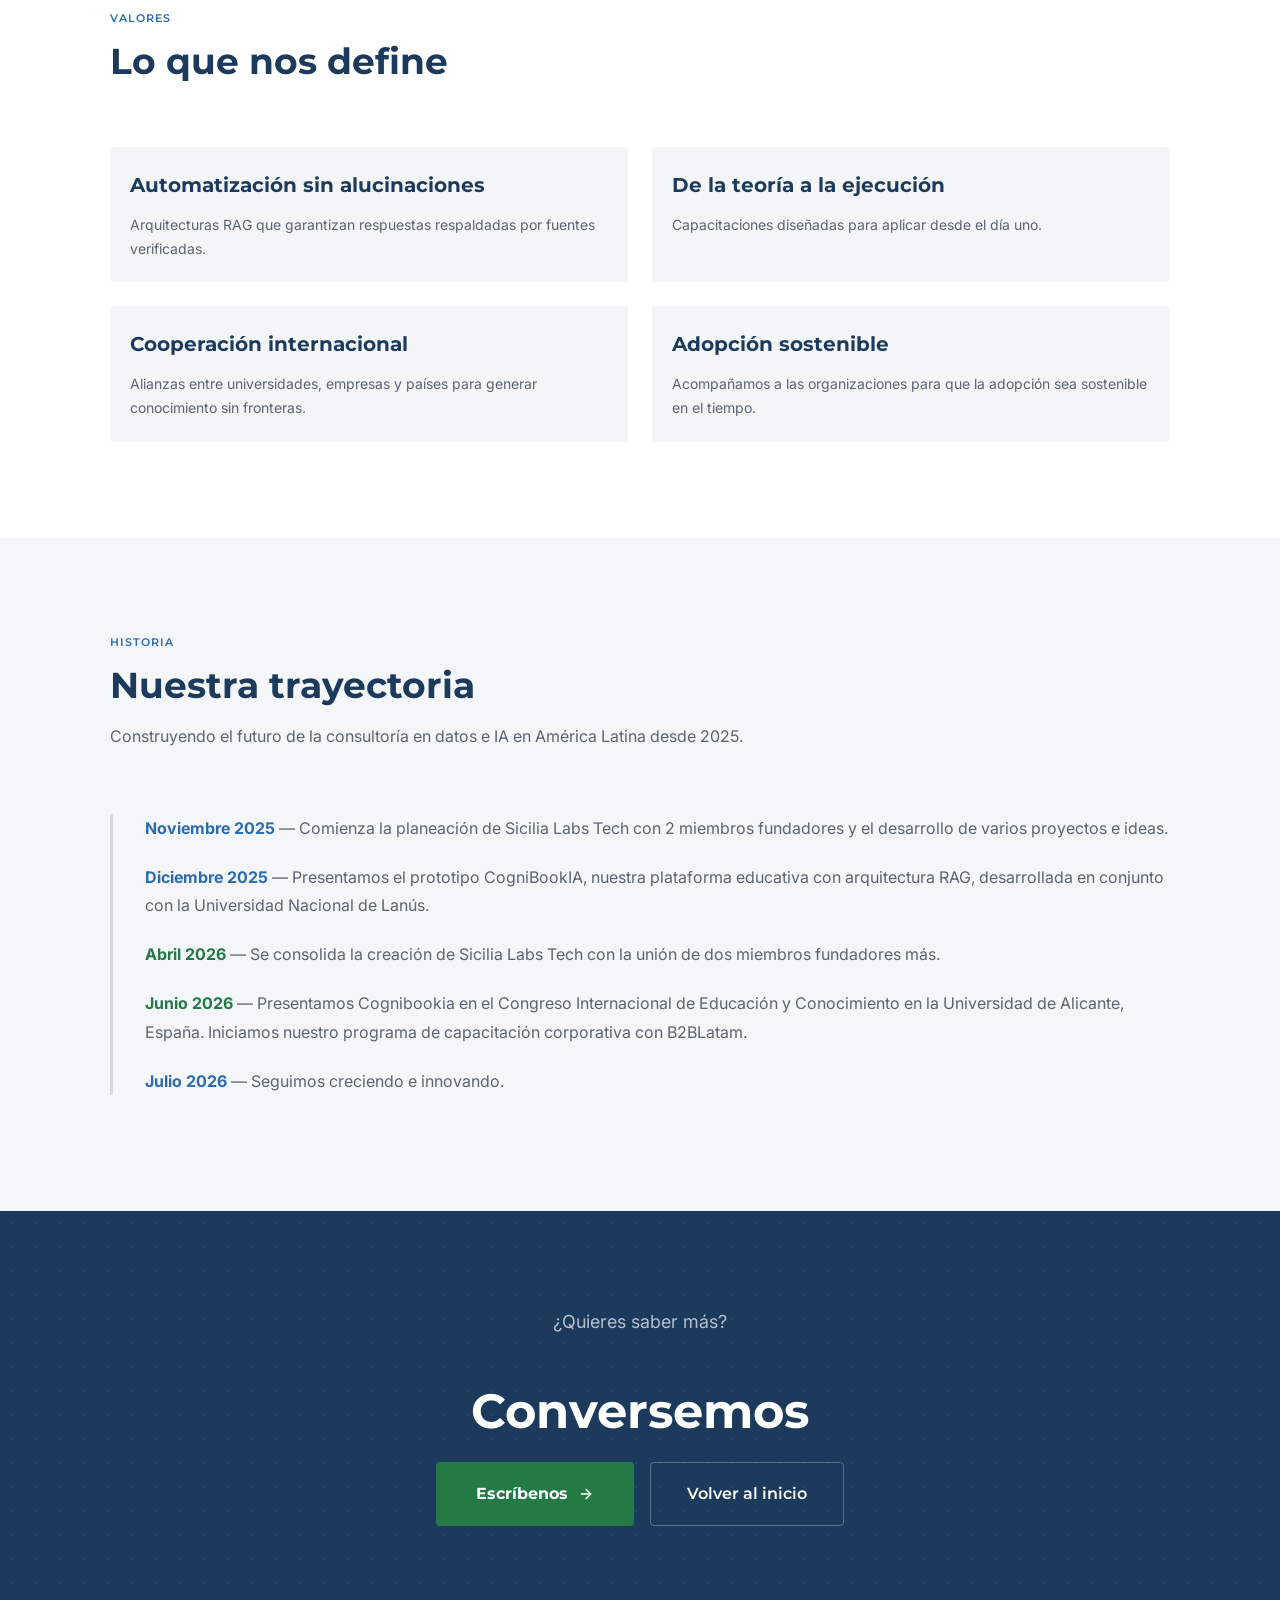
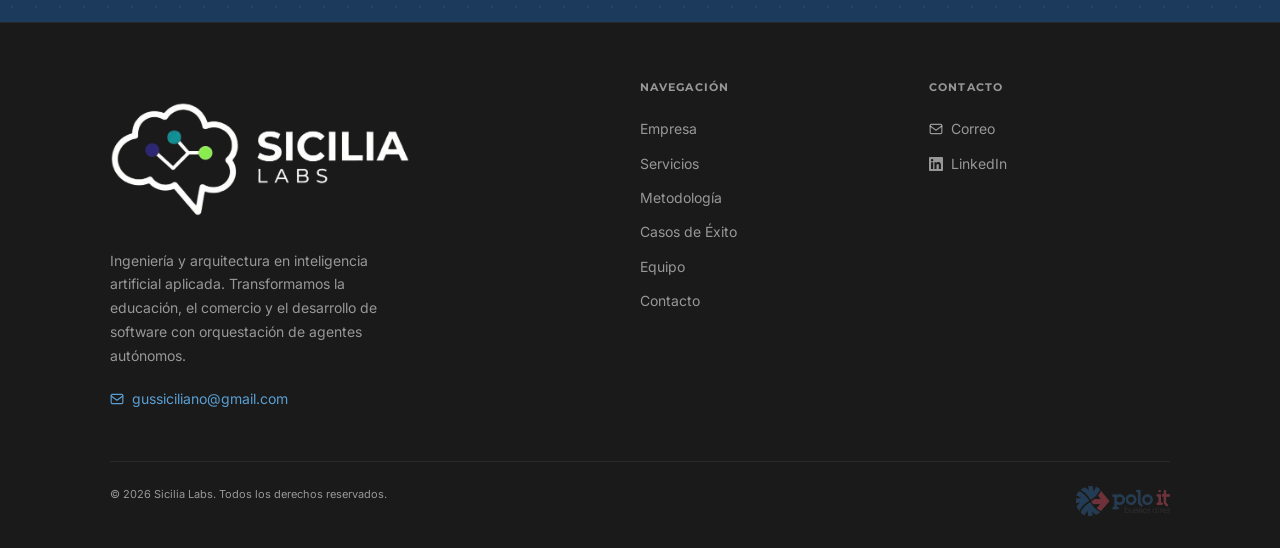
==== commit 38e91e39: "style: mejora  visual, tipografía en secciones y agrega nuevos logos" ====
--- a/empresa.html
+++ b/empresa.html
@@ -52,6 +52,7 @@
         <a href="index.html#soluciones" class="nav-link">Servicios</a>
         <a href="index.html#metodologia" class="nav-link">Metodología</a>
         <a href="index.html#casos-de-exito" class="nav-link">Casos de Éxito</a>
+        <a href="index.html#equipo" class="nav-link">Equipo</a>
         <a href="index.html#contacto" class="nav-link">Contacto</a>
       </div>
 
@@ -100,12 +101,12 @@
         <div class="mv-grid">
           <div class="mv-block mission">
             <p class="mv-label mission">Misión</p>
-            <h2>Automatización precisa para educación y retail</h2>
+            <h3>Automatización precisa para educación y retail</h3>
             <p>Para educación y retail, formando talento Junior de alto rendimiento.</p>
           </div>
           <div class="mv-block vision">
             <p class="mv-label vision">Visión</p>
-            <h2>Ser el partner tecnológico referente en Argentina</h2>
+            <h3>Ser el partner tecnológico referente en Argentina</h3>
             <p>Para instituciones y PyMEs que buscan escalar sin comprometer calidad humana ni precisión.</p>
           </div>
         </div>
@@ -208,7 +209,7 @@
       <div class="footer-grid">
         <div class="footer-brand">
           <div class="logo-wrap">
-            <img src="assets/img/full-logo.png" alt="Sicilia Labs" width="180" height="55">
+            <img src="assets/img/full-logo-dark.png" alt="Sicilia Labs" width="180" height="55">
           </div>
           <p>Ingeniería y arquitectura en inteligencia artificial aplicada. Transformamos la educación, el comercio y el desarrollo de software con orquestación de agentes autónomos.</p>
           <a href="mailto:gussiciliano@gmail.com" class="footer-email">
@@ -222,6 +223,7 @@
           <a href="index.html#soluciones">Servicios</a>
           <a href="index.html#metodologia">Metodología</a>
           <a href="index.html#casos-de-exito">Casos de Éxito</a>
+          <a href="index.html#equipo">Equipo</a>
           <a href="index.html#contacto">Contacto</a>
         </div>
         <div class="footer-col">
--- a/assets/css/styles.css
+++ b/assets/css/styles.css
@@ -1,18 +1,31 @@
 :root {
   --dark: #1B3A5C;
   --primary: #2B6CB0;
+  --primary-hover: #255C96;
   --primary-light: #5A9FD4;
   --accent: #237A45;
+  --accent-hover: #1C6338;
   --black: #1A1A1A;
   --white: #FFFFFF;
-  --gray: #E5E7EB;
+  --gray: #F4F6F9;
   --muted: #5B6472;
   --border: rgba(27, 58, 92, 0.14);
   --on-dark-primary: rgba(255, 255, 255, 0.92);
   --on-dark-secondary: rgba(255, 255, 255, 0.68);
-  --on-dark-tertiary: rgba(255, 255, 255, 0.52);
+  --on-dark-tertiary: rgba(255, 255, 255, 0.55);
   --font-heading: 'Montserrat', 'Helvetica Neue', Arial, sans-serif;
   --font-body: 'Inter', 'Helvetica Neue', Arial, sans-serif;
+
+  --text-xs:   11px; 
+  --text-sm:   13px; 
+  --text-base: 14px; 
+  --text-md:   16px; 
+  --text-lg:   18px; 
+  --text-xl:   20px; 
+  --text-2xl:  clamp(20px, 3vw, 28px);
+  --text-3xl:  clamp(24px, 4vw, 36px);
+  --text-4xl:  clamp(28px, 5vw, 48px);
+  --text-5xl:  clamp(32px, 5vw, 52px);
 }
 
 *, *::before, *::after { box-sizing: border-box; margin: 0; padding: 0; }
@@ -42,7 +55,7 @@
 .section-title {
   font-family: var(--font-heading);
   font-weight: 600;
-  font-size: 12px;
+  font-size: var(--text-xs);
   letter-spacing: 0.1em;
   text-transform: uppercase;
   color: var(--primary);
@@ -52,7 +65,7 @@
 .section-heading {
   font-family: var(--font-heading);
   font-weight: 700;
-  font-size: clamp(24px, 4vw, 36px);
+  font-size: var(--text-3xl);
   color: var(--dark);
   line-height: 1.2;
   margin: 0;
@@ -60,7 +73,7 @@
 
 .section-sub {
   font-family: var(--font-body);
-  font-size: 16px;
+  font-size: var(--text-md);
   line-height: 1.7;
   color: var(--muted);
   max-width: 640px;
@@ -95,12 +108,12 @@
   cursor: pointer;
   padding: 0;
 }
-.nav-logo img { height: 40px; width: auto; }
+.nav-logo img { height: 55px; width: auto; }
 .nav-links { display: flex; align-items: center; gap: 36px; }
 .nav-links .nav-link {
   font-family: var(--font-heading);
   font-weight: 600;
-  font-size: 14px;
+  font-size: var(--text-base);
   color: var(--black);
   padding: 4px 0;
   border-bottom: 2px solid transparent;
@@ -114,14 +127,14 @@
   border: none;
   font-family: var(--font-heading);
   font-weight: 700;
-  font-size: 14px;
+  font-size: var(--text-base);
   padding: 10px 24px;
   cursor: pointer;
   border-radius: 4px;
   letter-spacing: 0.02em;
   transition: background 0.15s;
 }
-.nav-cta:hover { background: #1C6338; }
+.nav-cta:hover { background: var(--accent-hover); }
 .nav-hamburger {
   display: none;
   background: none;
@@ -141,7 +154,7 @@
 .nav-mobile .nav-link {
   font-family: var(--font-heading);
   font-weight: 600;
-  font-size: 15px;
+  font-size: var(--text-base);
   color: var(--black);
   padding: 12px 8px;
   display: block;
@@ -199,15 +212,15 @@
 .hero-badge-text {
   font-family: var(--font-heading);
   font-weight: 600;
-  font-size: 12px;
-  color: var(--accent);
-  letter-spacing: 0.08em;
+  font-size: var(--text-xs);
+  color: var(--on-dark-secondary);
+  letter-spacing: 0.1em;
   text-transform: uppercase;
 }
 .hero h1 {
   font-family: var(--font-heading);
   font-weight: 700;
-  font-size: clamp(32px, 5vw, 52px);
+  font-size: var(--text-5xl);
   line-height: 1.1;
   color: var(--white);
   margin: 0 0 24px;
@@ -215,9 +228,9 @@
 .hero h1 span { color: var(--primary-light); }
 .hero p {
   font-family: var(--font-body);
-  font-size: 18px;
+  font-size: var(--text-lg);
   line-height: 1.65;
-  color: rgba(255, 255, 255, 0.7);
+  color: var(--on-dark-secondary);
   margin: 0 0 40px;
   max-width: 480px;
 }
@@ -228,7 +241,7 @@
   border: none;
   font-family: var(--font-heading);
   font-weight: 700;
-  font-size: 16px;
+  font-size: var(--text-md);
   padding: 16px 36px;
   border-radius: 4px;
   display: inline-flex;
@@ -236,14 +249,14 @@
   gap: 10px;
   transition: background 0.15s;
 }
-.hero-actions .btn-primary:hover { background: #1C6338; }
+.hero-actions .btn-primary:hover { background: var(--accent-hover); }
 .hero-actions .btn-secondary {
   background: transparent;
   color: var(--white);
   border: 1px solid rgba(255, 255, 255, 0.3);
   font-family: var(--font-heading);
   font-weight: 600;
-  font-size: 16px;
+  font-size: var(--text-md);
   padding: 16px 36px;
   border-radius: 4px;
   transition: border-color 0.15s;
@@ -270,8 +283,8 @@
 }
 .hero-pillar span {
   font-family: var(--font-body);
-  font-size: 13px;
-  color: rgba(255, 255, 255, 0.5);
+  font-size: var(--text-sm);
+  color: var(--on-dark-tertiary);
 }
 .hero-visual { display: flex; justify-content: center; }
 
@@ -283,8 +296,8 @@
 .clients-label {
   font-family: var(--font-heading);
   font-weight: 600;
-  font-size: 11px;
-  letter-spacing: 0.12em;
+  font-size: var(--text-xs);
+  letter-spacing: 0.1em;
   text-transform: uppercase;
   color: var(--muted);
   text-align: center;
@@ -320,7 +333,7 @@
   text-align: center;
   margin-top: 16px;
   font-family: var(--font-body);
-  font-size: 11px;
+  font-size: var(--text-xs);
   color: var(--muted);
   opacity: 0.6;
 }
@@ -367,17 +380,30 @@
 .solution-tag {
   font-family: var(--font-body);
   font-weight: 500;
-  font-size: 11px;
-  letter-spacing: 0.08em;
+  font-size: var(--text-xs);
+  letter-spacing: 0.1em;
   text-transform: uppercase;
   padding: 4px 10px;
   border: 1px solid var(--border);
   border-radius: 3px;
 }
+
+/* Utility: color tints for icons and tags (dark / primary / accent) */
+.tint-dark   { background: rgba(27, 58, 92, 0.1);   color: var(--dark); }
+.tint-primary{ background: rgba(43, 108, 176, 0.12); color: var(--primary); }
+.tint-accent { background: rgba(35, 122, 69, 0.12);  color: var(--accent); }
+
+.tag-solid-dark    { background: var(--dark);    color: var(--white); }
+.tag-solid-primary { background: var(--primary); color: var(--white); }
+.tag-solid-accent  { background: var(--accent);  color: var(--white); }
+
+.tag-outline-dark    { background: rgba(27, 58, 92, 0.1);    color: var(--dark);    border: 1px solid rgba(27, 58, 92, 0.2); }
+.tag-outline-primary { background: rgba(43, 108, 176, 0.12); color: var(--primary); border: 1px solid rgba(43, 108, 176, 0.25); }
+.tag-outline-accent  { background: rgba(35, 122, 69, 0.12);  color: var(--accent);  border: 1px solid rgba(35, 122, 69, 0.25); }
 .solution-card h3 {
   font-family: var(--font-heading);
   font-weight: 700;
-  font-size: 20px;
+  font-size: var(--text-xl);
   color: var(--dark);
   margin: 0 0 16px;
 }
@@ -389,14 +415,14 @@
 .solution-row-label {
   font-family: var(--font-heading);
   font-weight: 600;
-  font-size: 11px;
+  font-size: var(--text-xs);
   letter-spacing: 0.1em;
   text-transform: uppercase;
   margin: 0 0 6px;
 }
 .solution-row-text {
   font-family: var(--font-body);
-  font-size: 14px;
+  font-size: var(--text-base);
   line-height: 1.65;
   color: var(--black);
   margin: 0;
@@ -465,21 +491,21 @@
   display: block;
   font-family: var(--font-heading);
   font-weight: 700;
-  font-size: 11px;
-  letter-spacing: 0.12em;
+  font-size: var(--text-xs);
+  letter-spacing: 0.1em;
   color: var(--primary);
   margin-bottom: 12px;
 }
 .method-step h3 {
   font-family: var(--font-heading);
   font-weight: 700;
-  font-size: 18px;
+  font-size: var(--text-xl);
   color: var(--dark);
   margin: 0 0 12px;
 }
 .method-step p {
   font-family: var(--font-body);
-  font-size: 14px;
+  font-size: var(--text-base);
   line-height: 1.7;
   color: var(--muted);
   margin: 0 auto;
@@ -503,28 +529,29 @@
 .metric-value {
   font-family: var(--font-heading);
   font-weight: 700;
-  font-size: 52px;
+  font-size: var(--text-5xl);
   color: var(--white);
   line-height: 1;
 }
 .metric-label {
   font-family: var(--font-body);
-  font-size: 14px;
-  color: rgba(255, 255, 255, 0.5);
+  font-size: var(--text-base);
+  color: var(--white);
+  font-weight: 700; 
   margin-top: 10px;
 }
 .metric-desc {
   font-family: var(--font-body);
-  font-size: 13px;
+  font-size: var(--text-sm);
   line-height: 1.6;
-  color: rgba(255, 255, 255, 0.65);
-  margin-top: 8px;
+  color: rgba(255, 255, 255, 0.7); 
+  font-weight: 400; 
+  margin-top: 12px;
 }
 .metric-pending {
   font-family: var(--font-body);
-  font-size: 10px;
-  color: var(--primary-light);
-  opacity: 0.5;
+  font-size: var(--text-xs);
+  color: var(--on-dark-tertiary);
   margin-top: 6px;
   letter-spacing: 0.05em;
 }
@@ -549,7 +576,7 @@
 .tech-item span {
   font-family: var(--font-heading);
   font-weight: 600;
-  font-size: 13px;
+  font-size: var(--text-sm);
   color: var(--dark);
 }
 
@@ -579,20 +606,20 @@
 .award-badge {
   font-family: var(--font-heading);
   font-weight: 600;
-  font-size: 13px;
+  font-size: var(--text-sm);
   color: var(--primary);
 }
 .award-card h3 {
   font-family: var(--font-heading);
   font-weight: 700;
-  font-size: 20px;
+  font-size: var(--text-xl);
   color: var(--primary);
   line-height: 1.3;
   margin: 0;
 }
 .award-card p {
   font-family: var(--font-body);
-  font-size: 14px;
+  font-size: var(--text-base);
   line-height: 1.7;
   color: var(--muted);
   margin: 0;
@@ -605,14 +632,14 @@
   color: var(--white);
   font-family: var(--font-heading);
   font-weight: 700;
-  font-size: 14px;
+  font-size: var(--text-base);
   padding: 14px 28px;
   border-radius: 4px;
   transition: background 0.15s;
 }
-.award-card .btn-primary:hover { background: #255C96; }
+.award-card .btn-primary:hover { background: var(--primary-hover); }
 .btn-blue { background: var(--primary); }
-.btn-blue:hover { background: #255C96; }
+.btn-blue:hover { background: var(--primary-hover); }
 
 /* Casos de Éxito */
 .casos-grid {
@@ -637,8 +664,8 @@
 .caso-tag {
   font-family: var(--font-body);
   font-weight: 500;
-  font-size: 11px;
-  letter-spacing: 0.06em;
+  font-size: var(--text-xs);
+  letter-spacing: 0.1em;
   text-transform: uppercase;
   padding: 4px 10px;
   border-radius: 3px;
@@ -646,14 +673,14 @@
 .caso-card h3 {
   font-family: var(--font-heading);
   font-weight: 700;
-  font-size: 19px;
+  font-size: var(--text-xl);
   color: var(--dark);
   line-height: 1.3;
   margin: 0 0 12px;
 }
 .caso-client {
   font-family: var(--font-body);
-  font-size: 13px;
+  font-size: var(--text-sm);
   color: var(--muted);
   margin: 0 0 20px;
 }
@@ -665,7 +692,7 @@
 }
 .caso-body-short li {
   font-family: var(--font-body);
-  font-size: 14px;
+  font-size: var(--text-base);
   line-height: 1.6;
   color: var(--black);
   padding-left: 18px;
@@ -684,7 +711,7 @@
 }
 .caso-body-full p {
   font-family: var(--font-body);
-  font-size: 14px;
+  font-size: var(--text-base);
   line-height: 1.75;
   color: var(--black);
   margin: 0 0 14px;
@@ -694,8 +721,8 @@
 .caso-toggle {
   font-family: var(--font-heading);
   font-weight: 600;
-  font-size: 12px;
-  letter-spacing: 0.06em;
+  font-size: var(--text-xs);
+  letter-spacing: 0.1em;
   text-transform: uppercase;
   color: var(--primary);
   background: none;
@@ -734,20 +761,20 @@
 .team-card h3 {
   font-family: var(--font-heading);
   font-weight: 700;
-  font-size: 20px;
+  font-size: var(--text-xl);
   color: var(--dark);
   margin: 0 0 4px;
 }
 .team-role {
   font-family: var(--font-heading);
   font-weight: 600;
-  font-size: 13px;
+  font-size: var(--text-sm);
   color: var(--primary);
   margin: 0 0 16px;
 }
 .team-bio {
   font-family: var(--font-body);
-  font-size: 14px;
+  font-size: var(--text-base);
   line-height: 1.7;
   color: var(--muted);
   margin: 0 0 20px;
@@ -758,7 +785,7 @@
   gap: 8px;
   font-family: var(--font-heading);
   font-weight: 600;
-  font-size: 13px;
+  font-size: var(--text-sm);
   color: var(--dark);
   transition: color 0.15s;
   max-width: 100%;
@@ -802,15 +829,15 @@
 }
 .final-cta p {
   font-family: var(--font-body);
-  font-size: 18px;
+  font-size: var(--text-lg);
   line-height: 1.65;
-  color: rgba(255, 255, 255, 0.6);
+  color: var(--on-dark-secondary);
   margin: 0 0 48px;
 }
 .final-cta h2 {
   font-family: var(--font-heading);
   font-weight: 700;
-  font-size: clamp(28px, 5vw, 48px);
+  font-size: var(--text-4xl);
   color: var(--white);
   line-height: 1.1;
   margin: 0 0 24px;
@@ -829,12 +856,12 @@
   color: var(--white);
   font-family: var(--font-heading);
   font-weight: 700;
-  font-size: 16px;
+  font-size: var(--text-md);
   padding: 18px 40px;
   border-radius: 4px;
   transition: background 0.15s;
 }
-.cta-actions .btn-primary:hover { background: #1C6338; }
+.cta-actions .btn-primary:hover { background: var(--accent-hover); }
 .cta-actions .btn-outline {
   display: inline-flex;
   align-items: center;
@@ -843,7 +870,7 @@
   color: var(--white);
   font-family: var(--font-heading);
   font-weight: 600;
-  font-size: 16px;
+  font-size: var(--text-md);
   padding: 18px 36px;
   border-radius: 4px;
   border: 1px solid rgba(255, 255, 255, 0.28);
@@ -875,15 +902,15 @@
 }
 .footer-brand p {
   font-family: var(--font-body);
-  font-size: 14px;
+  font-size: var(--text-base);
   line-height: 1.7;
-  color: rgba(255, 255, 255, 0.4);
+  color: var(--on-dark-tertiary);
   max-width: 300px;
   margin: 0 0 20px;
 }
 .footer-email {
   font-family: var(--font-body);
-  font-size: 14px;
+  font-size: var(--text-base);
   color: var(--primary-light);
   display: inline-flex;
   align-items: center;
@@ -892,10 +919,10 @@
 .footer-col-title {
   font-family: var(--font-heading);
   font-weight: 700;
-  font-size: 11px;
+  font-size: var(--text-xs);
   letter-spacing: 0.1em;
   text-transform: uppercase;
-  color: rgba(255, 255, 255, 0.28);
+  color: var(--on-dark-tertiary);
   margin-bottom: 16px;
 }
 .footer-col button {
@@ -904,8 +931,8 @@
   border: none;
   cursor: pointer;
   font-family: var(--font-body);
-  font-size: 14px;
-  color: rgba(255, 255, 255, 0.45);
+  font-size: var(--text-base);
+  color: var(--on-dark-tertiary);
   padding: 6px 0;
   transition: color 0.15s;
   text-align: left;
@@ -916,8 +943,8 @@
   align-items: center;
   gap: 8px;
   font-family: var(--font-body);
-  font-size: 14px;
-  color: rgba(255, 255, 255, 0.45);
+  font-size: var(--text-base);
+  color: var(--on-dark-tertiary);
   text-decoration: none;
   padding: 6px 0;
   transition: color 0.15s;
@@ -933,8 +960,8 @@
 }
 .footer-bottom p {
   font-family: var(--font-body);
-  font-size: 12px;
-  color: rgba(255, 255, 255, 0.22);
+  font-size: var(--text-xs);
+  color: var(--on-dark-tertiary);
   margin: 0;
 }
 .footer-polo-logo {
@@ -967,8 +994,8 @@
   gap: 8px;
   font-family: var(--font-heading);
   font-weight: 600;
-  font-size: 13px;
-  color: rgba(255, 255, 255, 0.4);
+  font-size: var(--text-sm);
+  color: var(--on-dark-tertiary);
   margin-bottom: 32px;
   transition: color 0.15s;
 }
@@ -976,7 +1003,7 @@
 .empresa-hero h1 {
   font-family: var(--font-heading);
   font-weight: 700;
-  font-size: clamp(28px, 5vw, 48px);
+  font-size: var(--text-4xl);
   color: var(--white);
   line-height: 1.1;
   margin: 0 0 20px;
@@ -984,9 +1011,9 @@
 }
 .empresa-hero p {
   font-family: var(--font-body);
-  font-size: 18px;
+  font-size: var(--text-lg);
   line-height: 1.7;
-  color: rgba(255, 255, 255, 0.6);
+  color: var(--on-dark-secondary);
   margin: 0;
   max-width: 720px;
 }
@@ -1001,17 +1028,32 @@
   border-radius: 4px;
   padding: 32px 28px;
 }
+.mv-block h3{
+  font-family: var(--font-heading);
+  font-weight: 700;
+  font-size: var(--text-xl);
+  color: var(--dark);
+  margin: 0 0 16px;
+}
 .mv-block.mission {
   border-left-color: var(--primary);
+  display: flex;
+  flex-direction: column;
+  height: 100%;
+  justify-content: space-between;
 }
 
 .mv-block.vision {
   border-left-color: var(--accent);
+  display: flex;
+  flex-direction: column;
+  height: 100%;
+  justify-content: space-between;
 }
 .mv-label {
   font-family: var(--font-heading);
   font-weight: 700;
-  font-size: 11px;
+  font-size: var(--text-xs);
   letter-spacing: 0.1em;
   text-transform: uppercase;
   margin-bottom: 20px;
@@ -1021,14 +1063,14 @@
 .mv-grid h2 {
   font-family: var(--font-heading);
   font-weight: 700;
-  font-size: clamp(20px, 3vw, 28px);
+  font-size: var(--text-2xl);
   color: var(--dark);
   margin: 0 0 20px;
   line-height: 1.3;
 }
 .mv-grid p {
   font-family: var(--font-body);
-  font-size: 16px;
+  font-size: var(--text-md);
   line-height: 1.75;
   color: var(--muted);
   margin: 0;
@@ -1050,8 +1092,8 @@
 .pilar-num {
   font-family: var(--font-heading);
   font-weight: 700;
-  font-size: 11px;
-  letter-spacing: 0.12em;
+  font-size: var(--text-xs);
+  letter-spacing: 0.1em;
   text-transform: uppercase;
   display: block;
   margin-bottom: 16px;
@@ -1059,13 +1101,13 @@
 .pilar-card h3 {
   font-family: var(--font-heading);
   font-weight: 700;
-  font-size: 20px;
+  font-size: var(--text-xl);
   color: var(--dark);
   margin: 0 0 16px;
 }
 .pilar-card p {
   font-family: var(--font-body);
-  font-size: 14px;
+  font-size: var(--text-base);
   line-height: 1.7;
   color: var(--muted);
   margin: 0;
@@ -1083,13 +1125,13 @@
 .valor-item h3 {
   font-family: var(--font-heading);
   font-weight: 700;
-  font-size: 17px;
+  font-size: var(--text-xl);
   color: var(--dark);
   margin: 0 0 12px;
 }
 .valor-item p {
   font-family: var(--font-body);
-  font-size: 14px;
+  font-size: var(--text-base);
   line-height: 1.7;
   color: var(--muted);
   margin: 0;
@@ -1100,7 +1142,7 @@
 }
 .historia-timeline p {
   font-family: var(--font-body);
-  font-size: 16px;
+  font-size: var(--text-md);
   line-height: 1.8;
   color: var(--muted);
   margin: 0 0 20px;
